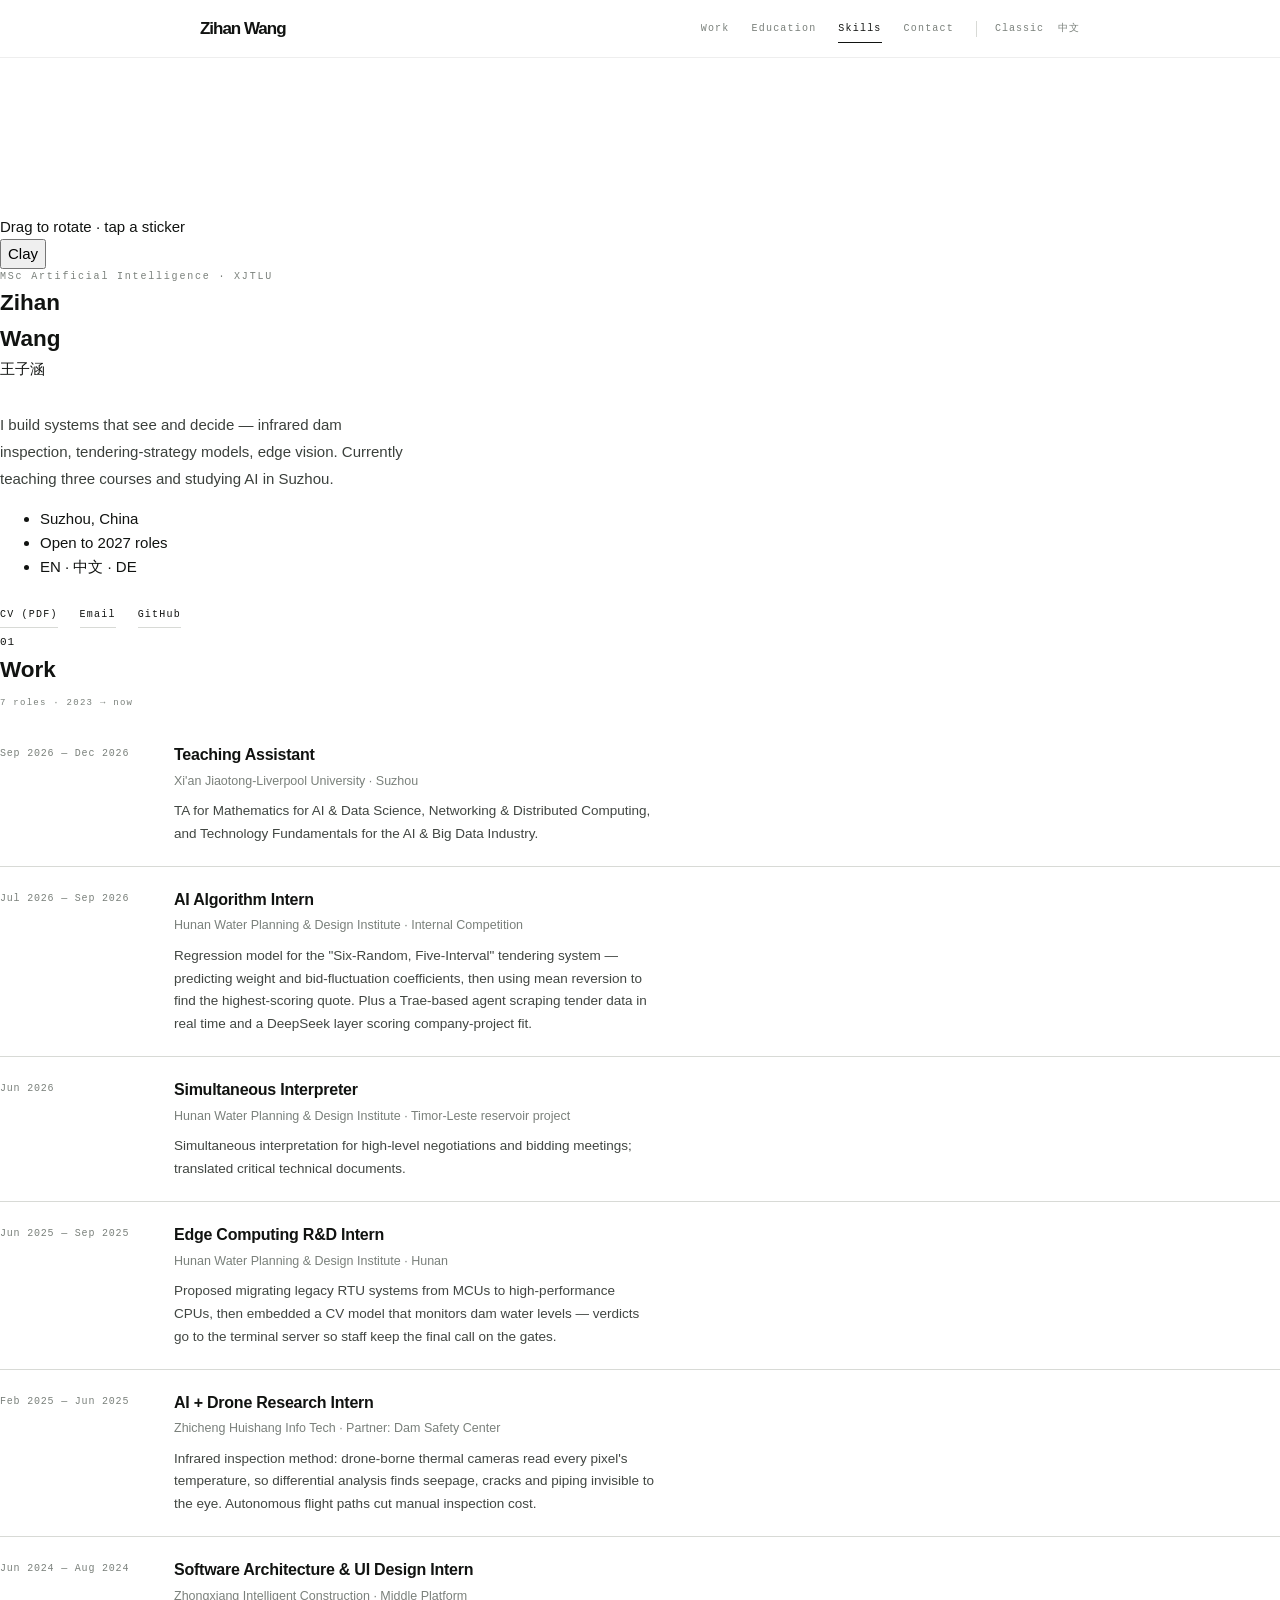
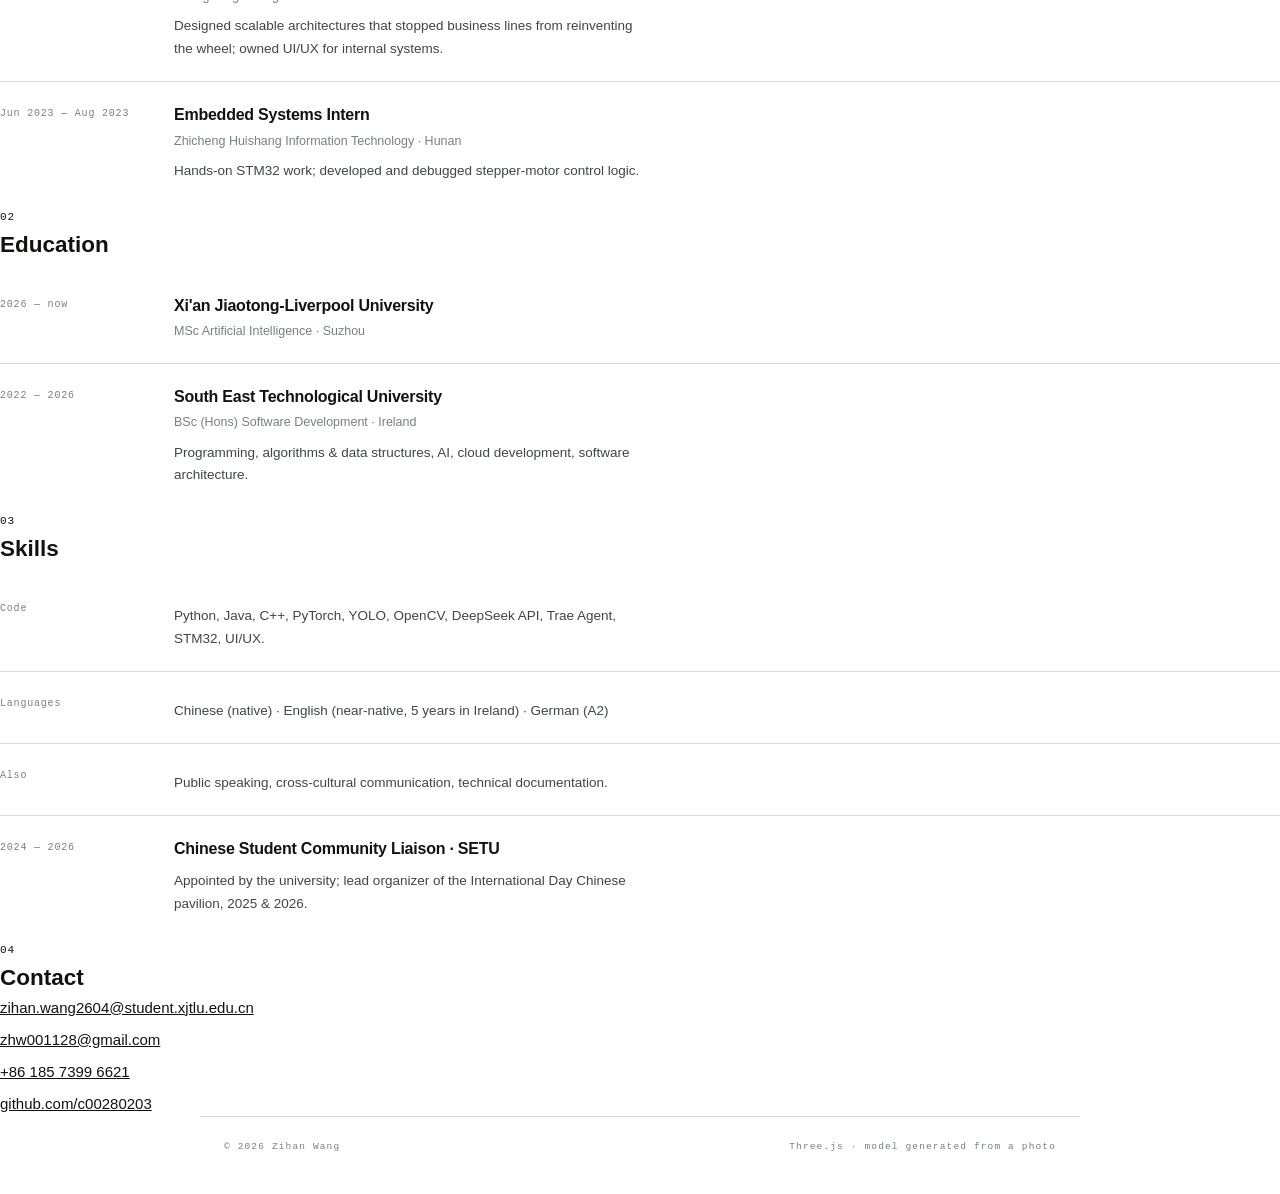
==== 3d.html @ 0d44bd12 "Deploy static CV site with mobile-safe lifecycle cleanup" ====
<!DOCTYPE html>
<html lang="en">
<head>
<meta charset="UTF-8">
<meta name="viewport" content="width=device-width, initial-scale=1.0, viewport-fit=cover">
<meta name="theme-color" content="#FAFAF7">
<title>Zihan Wang — 3D Resume</title>
<meta name="description" content="Zihan Wang (王子涵) — MSc Artificial Intelligence, XJTLU. An interactive 3D resume: rotate the figure, tap the stickers.">
<link rel="stylesheet" href="css/3d.css">
</head>
<body class="lang-en">

<header class="top">
  <a class="brand" href="#top">Zihan Wang</a>
  <nav class="nav" aria-label="Sections">
    <a href="#work"><span class="en">Work</span><span class="zh">经历</span></a>
    <a href="#education"><span class="en">Education</span><span class="zh">教育</span></a>
    <a href="#skills"><span class="en">Skills</span><span class="zh">技能</span></a>
    <a href="#contact"><span class="en">Contact</span><span class="zh">联系</span></a>
  </nav>
  <div class="tools">
    <a class="quiet" href="index.html"><span class="en">Classic</span><span class="zh">经典版</span></a>
    <button id="lang-toggle" class="quiet" type="button" aria-label="Switch language">
      <span class="en">中文</span><span class="zh">EN</span>
    </button>
  </div>
</header>

<main id="top">

  <!-- ======================= HERO ======================= -->
  <section class="hero">
    <div class="stage-wrap">
    <div class="stage" id="stage">
      <canvas id="avatar-canvas" aria-label="Interactive 3D figure of Zihan Wang"></canvas>

      <div class="stage-fallback" id="stage-fallback" hidden>
        <img src="assets/photo.jpg" alt="Zihan Wang">
      </div>

      <div class="labels" id="labels"></div>

      <div class="tag-panel" id="tag-panel" hidden>
        <button class="panel-close" id="panel-close" type="button" aria-label="Close">×</button>
        <h3 id="panel-title"></h3>
        <p id="panel-body"></p>
        <a id="panel-link" class="panel-link" href="#work">
          <span class="en">Details</span><span class="zh">查看详情</span>
        </a>
      </div>
    </div>
      <div class="stage-foot">
        <p class="hint">
          <span class="en">Drag to rotate · tap a sticker</span>
          <span class="zh">拖动旋转 · 点击贴纸</span>
        </p>
        <button id="mode-toggle" class="hint-btn" type="button" aria-pressed="false">
          <span class="en">Clay</span><span class="zh">石膏</span>
        </button>
      </div>
    </div>

    <div class="intro">
      <p class="eyebrow">MSc Artificial Intelligence · XJTLU</p>
      <h1>Zihan<br>Wang</h1>
      <p class="cn">王子涵</p>

      <p class="lede">
        <span class="en">I build systems that see and decide — infrared dam inspection, tendering-strategy models, edge vision. Currently teaching three courses and studying AI in Suzhou.</span>
        <span class="zh">我做「能看、能判断」的系统：大坝红外巡检、招投标报价模型、边缘视觉。现在在苏州读人工智能，同时给三门课当助教。</span>
      </p>

      <ul class="facts">
        <li><span class="en">Suzhou, China</span><span class="zh">中国 · 苏州</span></li>
        <li><span class="en">Open to 2027 roles</span><span class="zh">寻找 2027 届机会</span></li>
        <li><span class="en">EN · 中文 · DE</span><span class="zh">中 · 英 · 德</span></li>
      </ul>

      <p class="links">
        <a href="assets/CV.pdf" target="_blank" rel="noopener"><span class="en">CV (PDF)</span><span class="zh">简历 PDF</span></a>
        <a href="mailto:zihan.wang2604@student.xjtlu.edu.cn"><span class="en">Email</span><span class="zh">邮箱</span></a>
        <a href="https://github.com/c00280203" target="_blank" rel="noopener">GitHub</a>
      </p>
    </div>
  </section>

  <!-- ======================= WORK ======================= -->
  <section class="sec" id="work">
    <div class="sec-head">
      <span class="num">01</span>
      <h2><span class="en">Work</span><span class="zh">工作经历</span></h2>
      <span class="sec-note"><span class="en">7 roles · 2023 → now</span><span class="zh">7 段 · 2023 至今</span></span>
    </div>

    <div class="rows">
      <article class="row">
        <div class="when">Sep 2026 — Dec 2026</div>
        <div class="what">
          <h3><span class="en">Teaching Assistant</span><span class="zh">课程助教</span></h3>
          <p class="org"><span class="en">Xi'an Jiaotong-Liverpool University · Suzhou</span><span class="zh">西交利物浦大学 · 苏州</span></p>
          <p><span class="en">TA for Mathematics for AI &amp; Data Science, Networking &amp; Distributed Computing, and Technology Fundamentals for the AI &amp; Big Data Industry.</span><span class="zh">担任《人工智能与数据科学数学》《网络与分布式计算》《人工智能与大数据产业技术基础与展望》三门课助教。</span></p>
        </div>
      </article>

      <article class="row">
        <div class="when">Jul 2026 — Sep 2026</div>
        <div class="what">
          <h3><span class="en">AI Algorithm Intern</span><span class="zh">AI 算法实习生</span></h3>
          <p class="org"><span class="en">Hunan Water Planning &amp; Design Institute · Internal Competition</span><span class="zh">湖南省水务规划设计院 · 集团内部算法大赛</span></p>
          <p><span class="en">Regression model for the "Six-Random, Five-Interval" tendering system — predicting weight and bid-fluctuation coefficients, then using mean reversion to find the highest-scoring quote. Plus a Trae-based agent scraping tender data in real time and a DeepSeek layer scoring company-project fit.</span><span class="zh">为湖南「六随机五区间」机器管招投标系统构建回归模型，预测权重与随机下浮系数，用均值回归推算最高分报价；并用 Trae 开发 Agent 实时抓取招标数据、接入 DeepSeek 分析项目匹配度。</span></p>
        </div>
      </article>

      <article class="row">
        <div class="when">Jun 2026</div>
        <div class="what">
          <h3><span class="en">Simultaneous Interpreter</span><span class="zh">同声传译 / 技术翻译</span></h3>
          <p class="org"><span class="en">Hunan Water Planning &amp; Design Institute · Timor-Leste reservoir project</span><span class="zh">湖南省水务规划设计院 · 东帝汶水库项目</span></p>
          <p><span class="en">Simultaneous interpretation for high-level negotiations and bidding meetings; translated critical technical documents.</span><span class="zh">为高层谈判与投标会议提供同声传译，精准翻译关键技术文档。</span></p>
        </div>
      </article>

      <article class="row">
        <div class="when">Jun 2025 — Sep 2025</div>
        <div class="what">
          <h3><span class="en">Edge Computing R&amp;D Intern</span><span class="zh">边缘计算研发实习生</span></h3>
          <p class="org"><span class="en">Hunan Water Planning &amp; Design Institute · Hunan</span><span class="zh">湖南省水务规划设计院 · 湖南</span></p>
          <p><span class="en">Proposed migrating legacy RTU systems from MCUs to high-performance CPUs, then embedded a CV model that monitors dam water levels — verdicts go to the terminal server so staff keep the final call on the gates.</span><span class="zh">提出传统 RTU 从 MCU 升级到高性能 CPU 的架构方案，嵌入视觉模型实时监测水位，判断结果传至终端服务器，开闸决定权仍在人手里。</span></p>
        </div>
      </article>

      <article class="row">
        <div class="when">Feb 2025 — Jun 2025</div>
        <div class="what">
          <h3><span class="en">AI + Drone Research Intern</span><span class="zh">AI + 无人机巡检研究实习生</span></h3>
          <p class="org"><span class="en">Zhicheng Huishang Info Tech · Partner: Dam Safety Center</span><span class="zh">湖南智城慧商 · 合作单位：大坝安全中心</span></p>
          <p><span class="en">Infrared inspection method: drone-borne thermal cameras read every pixel's temperature, so differential analysis finds seepage, cracks and piping invisible to the eye. Autonomous flight paths cut manual inspection cost.</span><span class="zh">提出红外巡检方法：机载热成像读取像素温度，用温差分析定位肉眼看不见的渗漏、裂缝与管涌；自主巡航路线降低人工巡检成本。</span></p>
        </div>
      </article>

      <article class="row">
        <div class="when">Jun 2024 — Aug 2024</div>
        <div class="what">
          <h3><span class="en">Software Architecture &amp; UI Design Intern</span><span class="zh">软件架构与 UI 设计实习生</span></h3>
          <p class="org"><span class="en">Zhongxiang Intelligent Construction · Middle Platform</span><span class="zh">中湘智能建造 · 中台部门</span></p>
          <p><span class="en">Designed scalable architectures that stopped business lines from reinventing the wheel; owned UI/UX for internal systems.</span><span class="zh">设计中台架构，消除业务线重复开发；负责内部系统 UI/UX。</span></p>
        </div>
      </article>

      <article class="row">
        <div class="when">Jun 2023 — Aug 2023</div>
        <div class="what">
          <h3><span class="en">Embedded Systems Intern</span><span class="zh">嵌入式系统实习生</span></h3>
          <p class="org"><span class="en">Zhicheng Huishang Information Technology · Hunan</span><span class="zh">湖南智城慧商信息技术 · 湖南</span></p>
          <p><span class="en">Hands-on STM32 work; developed and debugged stepper-motor control logic.</span><span class="zh">实操 STM32，开发并调试步进电机控制逻辑。</span></p>
        </div>
      </article>
    </div>
  </section>

  <!-- ======================= EDUCATION ======================= -->
  <section class="sec" id="education">
    <div class="sec-head">
      <span class="num">02</span>
      <h2><span class="en">Education</span><span class="zh">教育背景</span></h2>
    </div>

    <div class="rows">
      <article class="row">
        <div class="when">2026 — now</div>
        <div class="what">
          <h3><span class="en">Xi'an Jiaotong-Liverpool University</span><span class="zh">西交利物浦大学</span></h3>
          <p class="org"><span class="en">MSc Artificial Intelligence · Suzhou</span><span class="zh">人工智能 理学硕士 · 苏州</span></p>
        </div>
      </article>
      <article class="row">
        <div class="when">2022 — 2026</div>
        <div class="what">
          <h3><span class="en">South East Technological University</span><span class="zh">爱尔兰东南理工大学</span></h3>
          <p class="org"><span class="en">BSc (Hons) Software Development · Ireland</span><span class="zh">软件开发 荣誉学士 · 爱尔兰</span></p>
          <p><span class="en">Programming, algorithms &amp; data structures, AI, cloud development, software architecture.</span><span class="zh">编程、算法与数据结构、人工智能、云开发、软件架构。</span></p>
        </div>
      </article>
    </div>
  </section>

  <!-- ======================= SKILLS ======================= -->
  <section class="sec" id="skills">
    <div class="sec-head">
      <span class="num">03</span>
      <h2><span class="en">Skills</span><span class="zh">技能</span></h2>
    </div>

    <div class="rows">
      <article class="row">
        <div class="when"><span class="en">Code</span><span class="zh">编程</span></div>
        <div class="what">
          <p><span class="en">Python, Java, C++, PyTorch, YOLO, OpenCV, DeepSeek API, Trae Agent, STM32, UI/UX.</span><span class="zh">Python、Java、C++、PyTorch、YOLO、OpenCV、DeepSeek API、Trae Agent、STM32、UI/UX。</span></p>
        </div>
      </article>
      <article class="row">
        <div class="when"><span class="en">Languages</span><span class="zh">语言</span></div>
        <div class="what">
          <p><span class="en">Chinese (native) · English (near-native, 5 years in Ireland) · German (A2)</span><span class="zh">中文（母语）· 英语（接近母语，在爱尔兰 5 年）· 德语（A2）</span></p>
        </div>
      </article>
      <article class="row">
        <div class="when"><span class="en">Also</span><span class="zh">其他</span></div>
        <div class="what">
          <p><span class="en">Public speaking, cross-cultural communication, technical documentation.</span><span class="zh">公众演讲、跨文化沟通、技术文档撰写。</span></p>
        </div>
      </article>
      <article class="row">
        <div class="when">2024 — 2026</div>
        <div class="what">
          <h3><span class="en">Chinese Student Community Liaison · SETU</span><span class="zh">中国学生社区官方联络人 · SETU</span></h3>
          <p><span class="en">Appointed by the university; lead organizer of the International Day Chinese pavilion, 2025 &amp; 2026.</span><span class="zh">校方任命；连续两年担任国际日中国展台主组织者。</span></p>
        </div>
      </article>
    </div>
  </section>

  <!-- ======================= CONTACT ======================= -->
  <section class="sec contact" id="contact">
    <div class="sec-head">
      <span class="num">04</span>
      <h2><span class="en">Contact</span><span class="zh">联系我</span></h2>
    </div>
    <div class="contact-grid">
      <p class="contact-line">
        <a href="mailto:zihan.wang2604@student.xjtlu.edu.cn">zihan.wang2604@student.xjtlu.edu.cn</a>
      </p>
      <p class="contact-line"><a href="mailto:zhw001128@gmail.com">zhw001128@gmail.com</a></p>
      <p class="contact-line"><a href="tel:+8618573996621">+86 185 7399 6621</a></p>
      <p class="contact-line"><a href="https://github.com/c00280203" target="_blank" rel="noopener">github.com/c00280203</a></p>
    </div>
  </section>

</main>

<footer class="foot">
  <span>© 2026 Zihan Wang</span>
  <span class="foot-note">Three.js · model generated from a photo</span>
</footer>

<script type="importmap">
{ "imports": { "three": "./js/vendor/three.module.min.js" } }
</script>
<script type="module" src="js/3d.js"></script>
</body>
</html>
---- css/3d.css ----
/* =========================================================
   Zihan Wang — editorial CV / glass edition
   Two full screens: vertical glass nameplate → living portrait
   ========================================================= */
/* 弹窗打开时真正钉住页面：背景不动、无回弹 */
html.scroll-locked, body.scroll-locked{ overflow:hidden; overscroll-behavior:none; }

:root{
  --ink:#111311;
  --muted:#7A807B;
  --line:#D8DAD6;
  --bg:#FFFFFF;
  --mono:ui-monospace,"SF Mono",Menlo,Consolas,monospace;
  --sans:"Helvetica Neue",Helvetica,Arial,"PingFang SC","Microsoft YaHei",sans-serif;
  --wrap:880px;
  --mint:#8FD8B4;
  --sky:#9CC8EF;
  --peach:#EBC4A8;
  --lilac:#CDBDEA;
  /* 统一磨砂玻璃配方：卡片边框与照片区共用 */
  --glass-bg:
    linear-gradient(155deg,rgba(255,255,255,.28),rgba(255,255,255,.10)),
    var(--frost);
  --glass-border:rgba(255,255,255,.58);
  --glass-inner:inset 0 1px 0 rgba(255,255,255,.82);
  --glass-filter:blur(34px) saturate(1.6);
  /* 磨砂颗粒：真正的雾面质感来自这层细噪点 */
  --frost:url("data:image/svg+xml,%3Csvg xmlns='http://www.w3.org/2000/svg' width='180' height='180'%3E%3Cfilter id='n'%3E%3CfeTurbulence type='fractalNoise' baseFrequency='.85' numOctaves='3' stitchTiles='stitch'/%3E%3CfeColorMatrix type='saturate' values='0'/%3E%3C/filter%3E%3Crect width='100%25' height='100%25' filter='url(%23n)' opacity='.42'/%3E%3C/svg%3E");
}

*,*::before,*::after{ box-sizing:border-box; }

html{ scroll-behavior:smooth; -webkit-text-size-adjust:100%; overflow-x:clip; }
section[id],div[id]{ scroll-margin-top:78px; }

body{
  margin:0;
  background:var(--bg);
  color:var(--ink);
  font-family:var(--sans);
  font-size:15px;
  line-height:1.6;
  overflow-x:clip;
  -webkit-font-smoothing:antialiased;
}

body.lang-en .zh{ display:none !important; }
body.lang-zh .en{ display:none !important; }

a{ color:inherit; }
h1,h2,h3,p{ margin:0; }
button{ font:inherit; }

/* ---------------- 彩色呼吸光 ---------------- */
.ambient{
  position:fixed; inset:0; z-index:-1; pointer-events:none;
  overflow:hidden;
  background:#fff;
}
.ambient::before{
  content:""; position:absolute; inset:-20%;
  background:linear-gradient(125deg,
    #DDF3E7 0%,#DFEBFB 22%,#FDE7D8 46%,#EFE4FA 70%,#D9F1EE 100%);
  background-size:300% 300%;
  animation:bg-shift 22s ease-in-out infinite;
}
/* 页面底色的磨砂颗粒 */
.ambient::after{
  content:""; position:absolute; inset:0;
  background-image:var(--frost);
  opacity:.16; mix-blend-mode:multiply;
}
/* 页面整体覆盖一层轻磨砂雾面，让背景本身像毛玻璃 */
body::before{
  content:""; position:fixed; inset:0; z-index:-1; pointer-events:none;
  background-image:var(--frost);
  opacity:.10; mix-blend-mode:soft-light;
}
@keyframes bg-shift{
  0%,100%{ background-position:0% 50%; }
  25%{ background-position:55% 20%; }
  50%{ background-position:100% 65%; }
  75%{ background-position:40% 95%; }
}
.glow{
  position:absolute;
  width:52vmax; height:52vmax;
  border-radius:50%;
  filter:blur(80px) hue-rotate(0deg);
  opacity:.36;
  will-change:transform,opacity,filter;
  mix-blend-mode:multiply;
}
.glow-1{
  left:-14vmax; top:-12vmax;
  background:radial-gradient(circle,var(--mint) 0%,rgba(143,216,180,0) 68%);
  animation:breathe1 9s ease-in-out infinite,hue-drift-1 19s linear infinite;
}
.glow-2{
  right:-16vmax; top:-8vmax;
  background:radial-gradient(circle,var(--sky) 0%,rgba(156,200,239,0) 68%);
  animation:breathe2 11s ease-in-out infinite,hue-drift-2 23s linear infinite;
}
.glow-3{
  left:18vmax; bottom:-26vmax;
  background:radial-gradient(circle,var(--peach) 0%,rgba(235,196,168,0) 70%);
  animation:breathe3 10s ease-in-out infinite,hue-drift-3 17s linear infinite;
}
.glow-4{
  right:6vmax; bottom:-22vmax;
  background:radial-gradient(circle,var(--lilac) 0%,rgba(205,189,234,0) 70%);
  animation:breathe4 12s ease-in-out infinite,hue-drift-4 27s linear infinite;
}
@keyframes hue-drift-1{
  0%,100%{ filter:blur(80px) hue-rotate(0deg); }
  50%{ filter:blur(80px) hue-rotate(115deg); }
}
@keyframes hue-drift-2{
  0%,100%{ filter:blur(80px) hue-rotate(20deg); }
  50%{ filter:blur(80px) hue-rotate(-95deg); }
}
@keyframes hue-drift-3{
  0%,100%{ filter:blur(80px) hue-rotate(-30deg); }
  50%{ filter:blur(80px) hue-rotate(105deg); }
}
@keyframes hue-drift-4{
  0%,100%{ filter:blur(80px) hue-rotate(10deg); }
  50%{ filter:blur(80px) hue-rotate(130deg); }
}
@keyframes breathe1{
  0%,100%{ opacity:.28; transform:translate3d(0,0,0) scale(1); }
  50%{ opacity:.60; transform:translate3d(4vw,3vh,0) scale(1.14); }
}
@keyframes breathe2{
  0%,100%{ opacity:.26; transform:translate3d(0,0,0) scale(1.05); }
  50%{ opacity:.56; transform:translate3d(-5vw,5vh,0) scale(.94); }
}
@keyframes breathe3{
  0%,100%{ opacity:.24; transform:translate3d(0,0,0) scale(.96); }
  50%{ opacity:.54; transform:translate3d(3vw,-5vh,0) scale(1.12); }
}
@keyframes breathe4{
  0%,100%{ opacity:.26; transform:translate3d(0,0,0) scale(1.08); }
  50%{ opacity:.58; transform:translate3d(-4vw,-3vh,0) scale(.95); }
}

/* ---------------- 顶栏 ---------------- */
.top{
  position:sticky; top:0; z-index:50;
  height:58px;
  display:flex; align-items:center; gap:22px;
  padding:0 max(24px,calc((100vw - var(--wrap)) / 2));
  background:rgba(255,255,255,.78);
  backdrop-filter:blur(18px) saturate(1.4);
  -webkit-backdrop-filter:blur(18px) saturate(1.4);
  border-bottom:1px solid rgba(17,19,17,.07);
}
.brand{
  font-size:17px; font-weight:700; letter-spacing:-.06em;
  text-decoration:none;
}
.brand span{ color:#6FA989; }
.nav{
  display:flex; gap:22px; margin-left:auto;
  overflow-x:auto; scrollbar-width:none;
}
.nav::-webkit-scrollbar{ display:none; }
.nav a{
  font-family:var(--mono); font-size:10px; letter-spacing:.12em;
  text-decoration:none; color:var(--muted); white-space:nowrap;
  padding:6px 0; position:relative;
  transition:color .18s ease;
}
.nav a::after{
  content:""; position:absolute; left:0; right:100%; bottom:0;
  height:1px; background:var(--ink);
  transition:right .22s ease;
}
.nav a:hover,.nav a.active{ color:var(--ink); }
.nav a.active::after{ right:0; }
.tools{ display:flex; gap:14px; align-items:center; padding-left:18px; border-left:1px solid var(--line); }
.quiet{
  font-family:var(--mono); font-size:10px; letter-spacing:.1em;
  color:var(--muted); text-decoration:none; background:none; border:0;
  padding:0; cursor:pointer; white-space:nowrap;
  transition:color .18s ease;
}
.quiet:hover{ color:var(--ink); }

/* ---------------- 滚动进度 ---------------- */
.progress{
  position:fixed; top:0; left:0; z-index:80;
  height:2px; width:0;
  background:linear-gradient(90deg,var(--mint),var(--sky),var(--peach),var(--lilac));
  box-shadow:0 0 12px rgba(156,200,239,.7);
}

/* ================= PAGE 01 / 竖版玻璃工位牌 ================= */
.page{ position:relative; }
.page-one{
  height:260svh; min-height:1300px;
  padding:9vh 24px 0;
}
.nameplate-wrap{
  --p:0; --flip:0;
  position:sticky; top:13vh;
  width:min(408px,100%);
  height:min(660px,72svh);
  min-height:560px;
  margin:0 auto;
  perspective:1400px;
  transform:
    translateY(calc(var(--p) * -66px))
    scale(calc(1 - var(--p) * .05))
    rotate(calc(var(--p) * -1.4deg));
  opacity:calc(1 - max(0,var(--p) - .86) * 7);
  filter:blur(calc(max(0,var(--p) - .88) * 18px));
  will-change:transform,opacity,filter;
}
.plate-3d{
  position:relative; width:100%; height:100%;
  transform-style:preserve-3d;
  transform:rotateY(calc(var(--flip) * 180deg));
  transition:transform .9s cubic-bezier(.22,.8,.22,1);
}
.nameplate{
  position:absolute; inset:0;
  padding:34px 36px 28px;
  display:flex; flex-direction:column;
  overflow:hidden;
  border-radius:30px;
  background:var(--glass-bg);
  border:1px solid var(--glass-border);
  box-shadow:
    var(--glass-inner),
    0 32px 70px -52px rgba(17,19,17,.22);
  backdrop-filter:var(--glass-filter);
  -webkit-backdrop-filter:var(--glass-filter);
  backface-visibility:hidden;
  -webkit-backface-visibility:hidden;
}
.plate-front{ z-index:2; }
.plate-back{ z-index:1; transform:rotateY(180deg); padding:12px; }
.nameplate > *{ position:relative; z-index:1; }
.nameplate::before{
  content:""; position:absolute; left:0; right:0; bottom:0; height:3px; z-index:3;
  background:linear-gradient(90deg,var(--mint),var(--sky),var(--peach),var(--lilac),var(--mint));
  background-size:300% 100%;
  animation:plate-light 6s linear infinite;
}
.nameplate::after{
  content:""; position:absolute; inset:0; z-index:0; pointer-events:none;
  background:linear-gradient(118deg,transparent 28%,rgba(255,255,255,.62) 46%,transparent 64%);
  transform:translateX(-120%);
  animation:plate-sheen 8s ease-in-out infinite;
}
@keyframes plate-light{ 0%{background-position:0% 50%;} 100%{background-position:300% 50%;} }
@keyframes plate-sheen{
  0%,52%{ transform:translateX(-120%); }
  78%,100%{ transform:translateX(120%); }
}

.plate-head{
  position:relative;
  display:flex; justify-content:space-between; align-items:center;
  font-family:var(--mono); font-size:9px; letter-spacing:.16em;
  color:var(--muted);
}
.plate-head::before{
  content:""; position:absolute; top:-19px; left:50%; transform:translateX(-50%);
  width:48px; height:5px; border-radius:20px;
  background:rgba(17,19,17,.14);
  box-shadow:inset 0 1px 2px rgba(17,19,17,.14),0 1px 0 rgba(255,255,255,.9);
}
.plate-core{ margin-top:auto; }
.plate-name{
  font-size:clamp(58px,10vw,82px);
  line-height:.93; font-weight:650; letter-spacing:-.075em;
}
.plate-cn{
  margin-top:16px; font-size:12px; letter-spacing:.62em; color:var(--muted);
}
.plate-role{
  margin-top:34px; font-size:14px; font-weight:500; line-height:1.55;
  letter-spacing:-.01em;
}
.plate-sign{ margin-top:auto; padding-top:20px; }
.plate-sign > span{
  font-family:var(--mono); font-size:8.5px; letter-spacing:.16em; color:var(--muted);
}
.plate-sign strong{
  display:block; margin-top:2px;
  font-family:"Snell Roundhand","Apple Chancery","Brush Script MT",cursive;
  font-size:39px; font-weight:400; font-style:italic; line-height:1.05;
  letter-spacing:.01em; transform:rotate(-3deg); transform-origin:left center;
}
.plate-rule{ display:flex; gap:5px; margin:24px 0 18px; }
.plate-rule i{ width:30px; height:3px; display:block; border-radius:3px; }
.plate-rule i:nth-child(1){ background:var(--mint); }
.plate-rule i:nth-child(2){ background:var(--sky); }
.plate-rule i:nth-child(3){ background:var(--peach); }
.plate-foot{
  display:flex; justify-content:space-between; align-items:center;
  font-family:var(--mono); font-size:9px; letter-spacing:.16em;
  color:var(--muted);
}
.scroll-cue{ animation:cue 2s ease-in-out infinite; }
@keyframes cue{ 0%,100%{ opacity:.42; } 50%{ opacity:1; } }
.flip-btn{
  padding:0; background:none; border:0; cursor:pointer;
  font-family:var(--mono); font-size:9px; letter-spacing:.14em;
  color:var(--muted);
  transition:color .18s ease,transform .18s ease;
  animation:cue 2.4s ease-in-out infinite;
}
.flip-btn:hover{ color:var(--ink); transform:rotate(-12deg); }
#flip-back{ font-size:16px; line-height:1; animation:none; }

/* 工牌背面：数字形象 */
.back-media{
  position:relative; flex:1; min-height:0;
  border-radius:22px; overflow:hidden; isolation:isolate;
  /* Safari 下 video 的 mix-blend-mode 会绕过父级 border-radius/overflow 裁剪，
     用 clip-path 在合成层硬裁，确保播放中的视频帧也是圆角 */
  clip-path:inset(0 round 22px);
  -webkit-clip-path:inset(0 round 22px);
  /* 与卡片边框完全相同的磨砂玻璃配方 */
  background:var(--glass-bg);
  border:1px solid var(--glass-border);
  box-shadow:var(--glass-inner);
  backdrop-filter:var(--glass-filter);
  -webkit-backdrop-filter:var(--glass-filter);
}
/* 极淡的玻璃反光，避免扫过人物时形成硬切割线 */
.back-media::after{
  content:""; position:absolute; inset:0; z-index:3; pointer-events:none;
  background:linear-gradient(118deg,transparent 34%,rgba(255,255,255,.10) 47%,transparent 60%);
  transform:translateX(-120%);
  animation:plate-sheen 10s ease-in-out infinite;
}
.back-media video,
.back-media .portrait-fallback{
  display:block; width:100%; height:100%;
  object-fit:cover; object-position:center top;
  border-radius:22px;
  clip-path:inset(0 round 22px);
  -webkit-clip-path:inset(0 round 22px);
  mix-blend-mode:multiply;
  transform:scale(1.05);
  pointer-events:none;
}
.back-media .portrait-fallback{ display:none; position:absolute; inset:0; }
.back-media.is-fallback video{ display:none; }
.back-media.is-fallback .portrait-fallback{ display:block; }
.back-glow{
  position:absolute; inset:-22%; z-index:-1;
  border-radius:50%;
  background:
    radial-gradient(circle at 28% 28%,rgba(143,216,180,.42),transparent 58%),
    radial-gradient(circle at 74% 26%,rgba(156,200,239,.40),transparent 58%),
    radial-gradient(circle at 30% 76%,rgba(235,196,168,.36),transparent 60%),
    radial-gradient(circle at 76% 74%,rgba(205,189,234,.42),transparent 60%);
  filter:blur(36px);
  animation:portrait-breathe 6.5s ease-in-out infinite,portrait-hue 18s linear infinite;
}
.back-meta{
  display:flex; justify-content:space-between; align-items:center;
  padding:13px 6px 2px;
  font-family:var(--mono); font-size:8.5px; letter-spacing:.15em; color:var(--muted);
}
.back-arrow{ font-size:15px; color:var(--ink); }

.page-tag{
  position:absolute; left:24px; bottom:26px;
  font-family:var(--mono); font-size:9px; letter-spacing:.2em; color:#A4A9A3;
}
/* 00 角标留在第一屏视口内：page-one 被拉长后，绝对定位在 bottom
   会落进 page-two 上移 32svh 的重叠区，和 intro 大标题重叠 */
.page-one .page-tag{
  bottom:auto;
  top:calc(100svh - 96px);
}

/* ================= PAGE 02 / 会动的你 ================= */
.page-two{
  position:relative; z-index:2;
  margin-top:-32svh;
  min-height:100svh;
  display:grid; align-items:center;
  padding:70px 24px 80px;
}
.page-two-inner{
  width:100%; max-width:760px; margin:0 auto;
  display:grid; grid-template-columns:1fr; align-items:center;
}
.page-two .intro-column{ max-width:760px; }
.tag-two{ left:auto; right:24px; }

/* 人物：透明玻璃相框 */
.portrait-column{ min-width:0; }
.portrait-stage{
  position:relative; isolation:isolate;
  perspective:1000px;
}
.portrait-glow{
  position:absolute; inset:-14%; z-index:-1;
  border-radius:50%;
  background:
    radial-gradient(circle at 26% 26%,rgba(143,216,180,.65),transparent 58%),
    radial-gradient(circle at 74% 24%,rgba(156,200,239,.62),transparent 58%),
    radial-gradient(circle at 30% 76%,rgba(235,196,168,.58),transparent 60%),
    radial-gradient(circle at 76% 74%,rgba(205,189,234,.62),transparent 60%);
  filter:blur(46px) hue-rotate(0deg);
  animation:portrait-breathe 6.5s ease-in-out infinite,portrait-hue 16s linear infinite;
}
@keyframes portrait-breathe{
  0%,100%{ opacity:.62; transform:scale(1); }
  50%{ opacity:1; transform:scale(1.08); }
}
@keyframes portrait-hue{
  0%,100%{ filter:blur(46px) hue-rotate(0deg); }
  50%{ filter:blur(46px) hue-rotate(125deg); }
}
.portrait-frame{
  --rx:0deg; --ry:0deg; --tx:0px; --ty:0px;
  position:relative; isolation:isolate;
  width:100%; aspect-ratio:3/4;
  border-radius:28px; overflow:hidden;
  background:
    linear-gradient(150deg,rgba(255,255,255,.44),rgba(255,255,255,.12)),
    linear-gradient(135deg,rgba(143,216,180,.30),rgba(156,200,239,.24) 34%,rgba(235,196,168,.22) 68%,rgba(205,189,234,.30));
  border:1px solid rgba(255,255,255,.92);
  box-shadow:
    inset 0 1px 0 rgba(255,255,255,.98),
    inset 0 0 0 1px rgba(17,19,17,.05),
    0 32px 70px -34px rgba(17,19,17,.34);
  backdrop-filter:blur(18px) saturate(1.45);
  -webkit-backdrop-filter:blur(18px) saturate(1.45);
  transform:rotateX(var(--rx)) rotateY(var(--ry));
  transition:transform .55s cubic-bezier(.2,.8,.2,1),box-shadow .4s ease;
  will-change:transform;
  cursor:pointer;
}
.portrait-frame:hover{
  box-shadow:
    inset 0 1px 0 rgba(255,255,255,.98),
    inset 0 0 0 1px rgba(17,19,17,.05),
    0 42px 86px -36px rgba(17,19,17,.42);
}
.portrait-frame video,
.portrait-frame .portrait-fallback{
  display:block; width:100%; height:100%;
  object-fit:cover; object-position:center top;
  mix-blend-mode:multiply;
  transform:scale(1.05) translate3d(var(--tx),var(--ty),0);
  transition:transform .55s cubic-bezier(.2,.8,.2,1);
  pointer-events:none;
}
.portrait-frame .portrait-fallback{ display:none; position:absolute; inset:0; }
.portrait-frame.is-fallback video{ display:none; }
.portrait-frame.is-fallback .portrait-fallback{ display:block; }
.cursor-light{
  position:absolute; inset:0; z-index:2; pointer-events:none;
  background:radial-gradient(circle at var(--mx,50%) var(--my,50%),rgba(255,255,255,.50),transparent 46%);
  mix-blend-mode:screen;
  opacity:0; transition:opacity .35s ease;
}
.portrait-frame:hover .cursor-light{ opacity:1; }
.portrait-frame.is-hello{ animation:hello .62s ease; }
@keyframes hello{
  0%{ rotate:0deg; } 25%{ rotate:-1.6deg; } 55%{ rotate:1.2deg; } 100%{ rotate:0deg; }
}
.portrait-caption{
  margin-top:18px; text-align:center;
  font-family:var(--mono); font-size:9px; letter-spacing:.17em;
  color:var(--muted);
  transition:color .3s ease;
}
.portrait-caption.is-active{ color:#5E8F74; }

/* 人物热点 */
.hotspot{
  position:absolute; z-index:4;
  width:30px; height:30px; padding:0;
  display:grid; place-items:center;
  border:0; border-radius:50%;
  background:rgba(255,255,255,.68);
  box-shadow:inset 0 1px 0 rgba(255,255,255,.8), 0 10px 24px -12px rgba(17,19,17,.55);
  backdrop-filter:blur(10px); -webkit-backdrop-filter:blur(10px);
  font-family:var(--mono); font-size:8.5px; letter-spacing:.04em;
  color:var(--ink); cursor:pointer;
  transition:transform .25s ease,background .25s ease;
}
.hotspot:hover,.hotspot.is-on{ transform:scale(1.14); background:#fff; }
.hs-1{ top:16%; left:10%; }
.hs-2{ top:43%; right:8%; }
.hs-3{ bottom:15%; left:14%; }
.hs-2::after{ animation-delay:.9s; }
.hs-3::after{ animation-delay:1.8s; }

.hotspot-card{
  position:absolute; z-index:6;
  left:6%; right:6%; bottom:5%;
  padding:18px 20px 19px;
  border-radius:18px;
  background:linear-gradient(145deg,rgba(255,255,255,.56),rgba(255,255,255,.32));
  border:1px solid rgba(255,255,255,.88);
  box-shadow:0 22px 50px -24px rgba(17,19,17,.32),inset 0 1px 0 rgba(255,255,255,.9);
  backdrop-filter:blur(26px) grayscale(.35);
  -webkit-backdrop-filter:blur(26px) grayscale(.35);
  animation:card-in .28s ease both;
}
@keyframes card-in{ from{ opacity:0; transform:translateY(10px); } to{ opacity:1; transform:none; } }
.hotspot-card h3{ font-size:14px; font-weight:650; letter-spacing:-.01em; padding-right:20px; }
.hotspot-card p{ margin-top:6px; font-size:12.5px; line-height:1.65; color:#454A45; }
.hotspot-close{
  position:absolute; top:12px; right:14px;
  width:22px; height:22px; padding:0;
  border:0; background:none; cursor:pointer;
  font-size:19px; line-height:1; color:var(--muted);
}
.hotspot-close:hover{ color:var(--ink); }

/* 右侧简介 */
.intro-column{ min-width:0; }
.eyebrow{
  font-family:var(--mono); font-size:10px; letter-spacing:.18em; color:var(--muted);
}
.intro-name{
  margin-top:18px;
  font-size:clamp(46px,6.4vw,74px);
  line-height:.94; font-weight:650; letter-spacing:-.07em;
}
.intro-cn{
  margin-top:14px; font-size:12px; letter-spacing:.6em; color:var(--muted);
}
.lede{
  margin-top:30px; max-width:49ch;
  font-size:15px; line-height:1.8; color:#3B403C;
}
.mini-grid{
  margin-top:32px; padding-top:20px;
  border-top:1px solid var(--ink);
  display:grid; grid-template-columns:82px 1fr;
  gap:12px 20px; align-items:start;
}
.mini-grid > div{
  font-family:var(--mono); font-size:9px; letter-spacing:.14em;
  color:var(--muted); padding-top:4px;
}
.mini-grid > p{ font-size:13.5px; line-height:1.5; }
.links{ display:flex; gap:22px; margin-top:28px; }
.links a{
  font-family:var(--mono); font-size:10px; letter-spacing:.12em;
  text-decoration:none; padding-bottom:4px;
  border-bottom:1px solid var(--line);
  transition:border-color .2s ease,color .2s ease;
}
.links a:hover{ border-color:var(--ink); color:#5E8F74; }

/* ---------------- 正文：编辑式排版 ---------------- */
.editorial{
  max-width:var(--wrap);
  margin:0 auto;
  padding:30px 24px 120px;
}
.block{
  padding:56px 0 64px;
  border-top:1px solid var(--ink);
}
.block-head{
  display:flex; align-items:baseline; gap:16px;
  margin-bottom:34px;
}
.num{ font-family:var(--mono); font-size:11px; letter-spacing:.08em; }
.block-head h2{
  font-size:clamp(30px,4.6vw,46px);
  font-weight:650; letter-spacing:-.045em; line-height:1;
}
.sec-note{
  margin-left:auto;
  font-family:var(--mono); font-size:9px; letter-spacing:.14em;
  color:var(--muted); white-space:nowrap;
}
.block-grid{
  display:grid;
  grid-template-columns:132px 1fr;
  gap:14px 28px;
  align-items:start;
}
.grid-label{
  font-family:var(--mono); font-size:9.5px; letter-spacing:.14em;
  color:var(--muted); padding-top:4px;
}
.grid-value{ font-size:17px; font-weight:500; letter-spacing:-.01em; }
.rows{ margin-top:30px; }
.row{
  display:grid; grid-template-columns:148px 1fr; gap:26px;
  padding:20px 0; border-top:1px solid var(--line);
}
.row:first-child{ border-top:0; padding-top:0; }
.when{
  font-family:var(--mono); font-size:10px; letter-spacing:.08em;
  color:var(--muted); padding-top:4px;
}
.what h3{ font-size:16px; font-weight:600; letter-spacing:-.015em; }
.what .org{ margin-top:3px; font-size:12.5px; color:var(--muted); }
.what p{ margin-top:8px; font-size:13.5px; line-height:1.7; color:#414642; max-width:64ch; }

/* 技能：直接写在页面玻璃底上，不再叠加玻璃卡片 */
.skill-grid{
  display:grid; grid-template-columns:repeat(2,minmax(0,1fr));
  gap:26px 38px;
}
.skill-tile{
  padding:20px 0 4px;
  border-top:1px solid rgba(17,19,17,.24);
}
.skill-tile-wide{ grid-column:1 / -1; }
.skill-tile-top{ display:flex; align-items:baseline; gap:12px; margin-bottom:18px; }
.skill-index{
  font-family:var(--mono); font-size:10px; letter-spacing:.1em; color:var(--muted);
}
.skill-tile h3{
  font-family:var(--mono); font-size:11px; letter-spacing:.18em; font-weight:600;
}
.skill-mark{ margin-left:auto; font-size:15px; color:#7FA98D; line-height:1; }
.skill-chips{ display:flex; flex-wrap:wrap; gap:8px 18px; }
.chip{
  display:inline-flex; align-items:center;
  padding:2px 0;
  font-size:14px; font-weight:500; letter-spacing:-.01em; white-space:nowrap;
  color:#333833;
  border-bottom:1px solid transparent;
  transition:transform .22s ease,color .22s ease,border-color .22s ease;
}
.chip:hover{
  transform:translateY(-2px);
  color:#4D8065;
}

/* 联系：细玻璃行 */
.contact-grid{ display:flex; flex-direction:column; gap:8px; }
.contact-row{
  display:grid; grid-template-columns:132px 1fr 22px; align-items:center; gap:18px;
  padding:16px 0; text-decoration:none;
  border-bottom:1px solid rgba(17,19,17,.16);
  transition:transform .25s ease,border-color .25s ease;
}
.contact-row:first-child{ border-top:1px solid rgba(17,19,17,.24); }
.contact-row:hover{
  transform:translateX(4px);
  border-color:rgba(17,19,17,.42);
}
.contact-name{
  font-family:var(--mono); font-size:9px; letter-spacing:.13em; color:var(--muted);
}
.contact-value{
  font-size:clamp(14px,2vw,19px); letter-spacing:-.015em;
  overflow-wrap:anywhere;
}
.contact-arrow{
  font-size:15px; color:var(--muted); text-align:right;
  transition:transform .25s ease,color .25s ease;
}
.contact-row:hover .contact-arrow{ transform:translate(2px,-2px); color:#5E8F74; }
.copy-tip{
  min-height:15px; margin-top:14px;
  font-family:var(--mono); font-size:10px; letter-spacing:.08em; color:#5E8F74;
}

.foot{
  max-width:var(--wrap); margin:0 auto;
  padding:22px 24px 40px; border-top:1px solid var(--line);
  display:flex; justify-content:space-between; gap:14px; flex-wrap:wrap;
  font-family:var(--mono); font-size:9.5px; letter-spacing:.12em; color:var(--muted);
}

/* ---------------- 逐段入场 ---------------- */
body.js .reveal{ opacity:0; transform:translateY(18px); transition:opacity .7s ease,transform .7s cubic-bezier(.2,.8,.2,1); }
body.js .reveal.in{ opacity:1; transform:none; }

/* ---------------- 响应式 ---------------- */
@media (max-width:940px){
  .page-two-inner{ grid-template-columns:1fr; gap:46px; max-width:620px; }
  .portrait-column{ max-width:430px; width:100%; margin:0 auto; }
  .intro-column{ text-align:left; }
  .tag-two{ display:none; }
}
@media (max-width:760px){
  .top{ height:54px; padding:0 18px; gap:12px; }
  .brand{ font-size:15px; }
  .nav{
    gap:16px; min-width:0; flex:1 1 auto; margin-left:4px;
    -webkit-mask-image:linear-gradient(90deg,#000 88%,transparent);
    mask-image:linear-gradient(90deg,#000 88%,transparent);
  }
  .tools{ padding-left:12px; gap:10px; flex:0 0 auto; }
  .page-one{ height:235svh; min-height:1200px; padding:7vh 18px 0; }
  .nameplate-wrap{ top:12vh; height:min(600px,74svh); min-height:540px; }
  .nameplate{ padding:28px 24px 24px; border-radius:26px; }
  .plate-back{ padding:10px; }
  .plate-name{ font-size:clamp(54px,14vw,70px); }
  .plate-role{ margin-top:24px; font-size:13px; }
  .plate-sign strong{ font-size:33px; }
  .plate-rule{ margin:24px 0 18px; }
  .back-media{ border-radius:18px; clip-path:inset(0 round 18px); -webkit-clip-path:inset(0 round 18px); }
  .back-media video,.back-media .portrait-fallback{ border-radius:18px; clip-path:inset(0 round 18px); -webkit-clip-path:inset(0 round 18px); }
  .back-meta{ font-size:7.5px; letter-spacing:.1em; }
  .page-two{ padding:50px 18px 70px; }
  .portrait-frame{ border-radius:24px; }
  .hotspot{ width:30px; height:30px; font-size:8px; }
  .intro-name{ font-size:clamp(44px,11vw,62px); }
  .mini-grid{ grid-template-columns:74px 1fr; gap:10px 14px; }
  .editorial{ padding:20px 18px 90px; }
  .block{ padding:42px 0 50px; }
  .block-head{ gap:10px; margin-bottom:26px; }
  .sec-note{ display:none; }
  .block-grid{ grid-template-columns:1fr; gap:4px; }
  .grid-label{ padding-top:10px; }
  .rows{ margin-top:24px; }
  .row{ grid-template-columns:1fr; gap:6px; padding:18px 0; }
  .when{ padding-top:0; }
  .links{ gap:16px; }
  .skill-grid{ grid-template-columns:1fr; gap:20px; }
  .skill-tile{ padding:16px 0 4px; }
  .skill-tile-top{ margin-bottom:14px; }
  .chip{ font-size:13px; padding:2px 0 4px; }
  .contact-row{ grid-template-columns:1fr 20px; gap:5px 10px; padding:14px 0; }
  .contact-name{ grid-column:1 / -1; }
  .contact-value{ font-size:14px; }
  .page-tag{ left:18px; }
  /* 窄窗口里这张角标会挤到人物卡旁边露出半截，直接收掉，让卡片保持干净 */
  .page-one .page-tag{ display:none; }
}

@media (prefers-reduced-motion:reduce){
  html{ scroll-behavior:auto; }
  *,*::before,*::after{ animation-duration:.001ms !important; animation-iteration-count:1 !important; transition-duration:.01ms !important; }
}

/* =========================================================
   Digital-twin case study · glass modal with live 3D model
   ========================================================= */
.twin-open{
  position:relative; overflow:hidden;
  display:inline-flex; align-items:center; justify-content:center; gap:7px;
  width:240px; height:38px; margin-top:16px; padding:0 14px;
  border:0; border-radius:999px;
  background:rgba(255,255,255,.46);
  box-shadow:inset 0 1px 0 rgba(255,255,255,.72), 0 8px 22px rgba(17,19,17,.06);
  backdrop-filter:blur(12px) saturate(1.35); -webkit-backdrop-filter:blur(12px) saturate(1.35);
  font-family:var(--mono); font-size:8px; letter-spacing:.1em; color:var(--ink);
  cursor:pointer;
  transition:background .3s ease, transform .3s ease, box-shadow .3s ease;
}
/* 悬停时一道柔光从左扫过 */
.twin-open::after{
  content:""; position:absolute; inset:0; pointer-events:none;
  background:linear-gradient(105deg,transparent 25%,rgba(255,255,255,.75) 50%,transparent 75%);
  transform:translateX(-120%);
  transition:transform .75s ease;
}
.twin-open:hover::after{ transform:translateX(120%); }
.twin-open:hover{
  background:rgba(255,255,255,.82); transform:translateY(-2px);
  box-shadow:inset 0 1px 0 rgba(255,255,255,.9), 0 12px 28px rgba(17,19,17,.10);
}
.twin-open:active{ transform:translateY(0) scale(.98); }
/* 呼吸光点 */
.to-dot{
  position:absolute; left:14px; top:50%; margin-top:-3px;
  width:6px; height:6px; border-radius:50%; flex:0 0 auto;
  background:#7FA98D; box-shadow:0 0 0 0 rgba(127,169,141,.5);
  animation:twin-pulse 2.4s ease-out infinite;
}
@keyframes twin-pulse{
  0%{ box-shadow:0 0 0 0 rgba(127,169,141,.55); }
  70%,100%{ box-shadow:0 0 0 7px rgba(127,169,141,0); }
}
/* 方括号左右固定成一列，箭头紧贴右方括号，文字居中 */
.to-bracket{
  position:absolute; top:50%; transform:translateY(-50%);
  color:#9aa09b; font-weight:400; transition:color .3s ease;
}
.to-bracket:first-of-type{ left:26px; }
.to-bracket:last-of-type{ right:14px; }
.twin-open:hover .to-bracket{ color:#7FA98D; }
.to-arrow{
  position:absolute; top:50%; right:21px; transform:translateY(-50%);
  display:inline-block;
}
.twin-open:focus-visible,.twin-close:focus-visible{
  outline:2px solid #7FA98D; outline-offset:3px;
}

.twin-overlay{
  position:fixed; inset:0; z-index:120;
  display:grid; place-items:center; padding:22px;
  background:rgba(236,241,246,.34);
  backdrop-filter:blur(18px) saturate(1.25); -webkit-backdrop-filter:blur(18px) saturate(1.25);
  opacity:0; pointer-events:none;
  transition:opacity .34s ease;
}
.twin-overlay[aria-hidden="false"]{ opacity:1; pointer-events:auto; }
.twin-card{
  position:relative;
  width:min(1060px,100%); max-height:min(86svh,820px);
  display:flex; flex-direction:column; overflow:hidden;
  border:1px solid transparent; border-radius:24px;
  background:var(--glass-bg); box-shadow:0 26px 78px rgba(17,19,17,.10);
  backdrop-filter:var(--glass-filter); -webkit-backdrop-filter:var(--glass-filter);
  transform:translateY(20px) scale(.94); opacity:0;
  transition:transform .42s cubic-bezier(.22,.86,.3,1), opacity .32s ease;
}
.twin-overlay[aria-hidden="false"] .twin-card{ transform:none; opacity:1; }
/* 用户继续下滑 → 卡片缩回（刻意放慢，给用户足够反应时间；
   退场单独设 transition，不影响弹出的入场速度） */
.twin-overlay.retracting{ transition:opacity .98s cubic-bezier(.4,0,.2,1); }
.twin-overlay.retracting .twin-card{
  transform:translateY(38px) scale(.80); opacity:0;
  transition:transform 1.0s cubic-bezier(.4,0,.2,1), opacity .88s cubic-bezier(.4,0,.2,1);
}

.twin-close{
  position:absolute; top:16px; right:20px; z-index:2;
  width:30px; height:30px; display:grid; place-items:center;
  border:0; border-radius:50%;
  background:rgba(255,255,255,.52); color:var(--ink);
  box-shadow:inset 0 1px 0 rgba(255,255,255,.7);
  backdrop-filter:blur(10px); -webkit-backdrop-filter:blur(10px);
  font-size:17px; line-height:1; cursor:pointer;
  transition:background .2s, transform .2s;
}
.twin-close:hover{ background:rgba(255,255,255,.9); transform:rotate(90deg); }

.twin-head{ flex:0 0 auto; padding:26px 32px 12px; border-bottom:0; }
.twin-head h2{ margin:0 0 4px; font-size:clamp(20px,2.5vw,29px); font-weight:600; letter-spacing:-.035em; line-height:1.2; }
.twin-sub{ margin:0; font-size:12px; color:var(--muted); }

.twin-main{
  display:grid; grid-template-columns:minmax(0,1.14fr) minmax(0,.86fr);
  gap:26px; padding:22px 32px 28px;
  min-height:0; overflow-y:auto;
}
.twin-view{
  position:relative; width:100%; aspect-ratio:16/10;
  border:0; border-radius:0; overflow:hidden;
  background:transparent;
}
.twin-view canvas{ display:block; width:100%!important; height:100%!important; touch-action:none; }
.twin-loading{
  position:absolute; inset:0; display:grid; place-items:center;
  font-family:var(--mono); font-size:9px; letter-spacing:.16em; color:var(--muted);
}
.twin-hint{
  margin:12px 0 0; font-family:var(--mono); font-size:8.5px;
  letter-spacing:.1em; color:var(--muted);
}

.twin-right{ align-self:center; }
.twin-right p{ margin:0; font-size:13px; line-height:1.75; color:#414642; }
.twin-tags{ list-style:none; margin:20px 0 0; padding:0; display:flex; flex-direction:column; gap:6px; }
.twin-tags li{ border-top:1px solid rgba(17,19,17,.12); }
.twin-tags button{
  position:relative;
  display:block; width:100%; margin:0; padding:9px 0 9px 18px;
  border:0; background:transparent; color:var(--muted); text-align:left;
  font-family:var(--mono); font-size:9px; letter-spacing:.14em; cursor:pointer;
  transition:color .25s ease;
}
/* 圆点：未选为空心，选中点亮并轻微放大 */
.twin-tags button::before{
  content:""; position:absolute; left:0; top:50%;
  width:6px; height:6px; margin-top:-3px; border-radius:50%;
  border:1px solid rgba(17,19,17,.35); background:transparent;
  transition:background .3s ease, border-color .3s ease, box-shadow .3s ease, transform .3s ease;
}
.twin-tags button:hover{ color:var(--ink); }
.twin-tags button:hover::before{ border-color:#7FA98D; transform:scale(1.15); }
.twin-tags button.on{ color:var(--ink); font-weight:600; }
.twin-tags button.on::before{
  background:#7FA98D; border-color:#7FA98D; transform:scale(1.15);
  box-shadow:0 0 0 3px rgba(127,169,141,.18);
}
.twin-tags button:focus-visible{ outline:2px solid #7FA98D; outline-offset:2px; }

/* 04/05 机构演示项：与 01–03 同一列表，播放中点亮圆点 + 淡绿底 */
.twin-tags button[data-demo].playing{
  color:var(--ink); font-weight:600;
  background:linear-gradient(90deg, rgba(127,169,141,.11), transparent 78%);
}
.twin-tags button[data-demo].playing::before{
  background:#7FA98D; border-color:#7FA98D; transform:scale(1.15);
  animation:twin-demo-dot 1.5s ease-in-out infinite;
}
@keyframes twin-demo-dot{
  0%,100%{ box-shadow:0 0 0 3px rgba(127,169,141,.18); }
  50%{ box-shadow:0 0 0 6px rgba(127,169,141,.05); }
}

@media (max-width:760px){
  .twin-overlay{ padding:8px; place-items:end center; }
  .twin-card{ width:100%; max-height:94svh; border-radius:20px; }
  .twin-head{ padding:20px 20px 14px; }
  .twin-close{ top:12px; right:14px; }
  .twin-main{ grid-template-columns:1fr; gap:22px; padding:16px 20px 26px; }
  .twin-hint{ font-size:7.5px; }
}

/* =========================================================
   TA 辅导作品 · 毛玻璃作品集卡
   ========================================================= */
/* 入口按钮：与 3D 按钮完全共用 .twin-open 透明玻璃风，不再单独定制 */

/* 弹窗遮罩与卡片 */
.ta-overlay{
  position:fixed; inset:0; z-index:60;
  display:grid; place-items:center; padding:22px;
  background:rgba(236,241,246,.30);
  backdrop-filter:blur(20px) saturate(1.3); -webkit-backdrop-filter:blur(20px) saturate(1.3);
  opacity:0; pointer-events:none; transition:opacity .5s ease;
}
.ta-overlay[aria-hidden="false"]{ opacity:1; pointer-events:auto; }
/* 关闭后彻底退出渲染树：opacity:0 的 backdrop-filter 在手机上仍会持续占用 GPU。
   retracting 期间保持 visible，退场动画播完后 aria-hidden=true 才真正隐藏。 */
.ta-overlay[aria-hidden="true"], .twin-overlay[aria-hidden="true"]{ visibility:hidden; }
.ta-overlay[aria-hidden="false"], .twin-overlay[aria-hidden="false"],
.ta-overlay.retracting, .twin-overlay.retracting{ visibility:visible; }
.ta-card{
  position:relative; overflow:hidden;
  width:min(1080px,100%); max-height:min(88svh,840px);
  display:flex; flex-direction:column;
  border:1px solid rgba(255,255,255,.66); border-radius:26px;
  background:var(--glass-bg); backdrop-filter:var(--glass-filter); -webkit-backdrop-filter:var(--glass-filter);
  box-shadow:var(--glass-inner), 0 36px 100px rgba(17,19,17,.15);
  transform:translateY(24px) scale(.94); opacity:0;
  transition:transform .55s cubic-bezier(.22,.86,.3,1), opacity .45s ease;
}
.ta-card:focus{ outline:none; }
.ta-overlay[aria-hidden="false"] .ta-card{ transform:none; opacity:1; }
.ta-overlay.retracting .ta-card{ transform:translateY(40px) scale(.80); opacity:0; }
.ta-overlay.retracting{ transition:opacity 1.0s cubic-bezier(.4,0,.2,1); }
.ta-overlay.retracting .ta-card{
  transition:transform 1.05s cubic-bezier(.4,0,.2,1), opacity .9s cubic-bezier(.4,0,.2,1);
}
.ta-close{
  position:absolute; top:16px; right:20px; z-index:3;
  width:32px; height:32px; display:grid; place-items:center;
  border:0; border-radius:50%;
  background:rgba(255,255,255,.58); color:var(--ink);
  box-shadow:inset 0 1px 0 rgba(255,255,255,.72);
  font-size:18px; line-height:1; cursor:pointer;
  backdrop-filter:blur(10px); -webkit-backdrop-filter:blur(10px);
  transition:background .25s, transform .35s;
}
.ta-close:hover{ background:#fff; transform:rotate(90deg); }
.ta-close:focus-visible{ outline:2px solid #7FA98D; outline-offset:2px; }

.ta-head{ padding:24px 28px 18px; border-bottom:1px solid rgba(255,255,255,.5); }
.ta-kicker{ font-family:var(--mono); font-size:8.5px; letter-spacing:.2em; color:var(--muted); }
.ta-head h2{ margin:8px 0 4px; font-size:clamp(20px,2.4vw,28px); font-weight:600; letter-spacing:-.035em; }
.ta-sub{ margin:0; font-size:11px; color:var(--muted); letter-spacing:.02em; }

.ta-body{
  display:grid; grid-template-columns:minmax(0,1.15fr) minmax(0,.85fr);
  gap:24px; padding:22px 28px 26px; min-height:0; overflow:auto;
  -webkit-overflow-scrolling:touch; overscroll-behavior:contain;
}
/* 左侧截图舞台 */
.ta-stage{ position:relative; align-self:start; }
.ta-shot{
  position:relative; aspect-ratio:1280/820; overflow:hidden;
  border:1px solid rgba(255,255,255,.75); border-radius:16px;
  background:rgba(255,255,255,.5);
  box-shadow:var(--glass-inner), 0 18px 44px rgba(17,19,17,.10);
  cursor:default;
  transition:transform .5s cubic-bezier(.22,.86,.3,1), box-shadow .4s;
}
/* 截图是静态展示，不提供点按放大——避免鼠标变成放大镜造成误触 */
.ta-shot img{
  position:absolute; inset:0; width:100%; height:100%; object-fit:cover; object-position:top center;
  opacity:0; transform:scale(1.045);
  transition:opacity .7s ease, transform 1.1s cubic-bezier(.22,.86,.3,1);
}
.ta-shot img.show{ opacity:1; transform:scale(1); }
/* 图片上的柔光扫描，切换时扫过一次 */
.ta-shot::after{
  content:""; position:absolute; inset:0; pointer-events:none; opacity:0;
  background:linear-gradient(105deg,transparent 30%,rgba(255,255,255,.55) 50%,transparent 70%);
}
.ta-shot.scanning::after{ animation:ta-scan .9s ease; }
@keyframes ta-scan{ 0%{opacity:1;transform:translateX(-100%)} 100%{opacity:0;transform:translateX(100%)} }

/* 招投标报价模型：矢量图表直接长在玻璃卡里，不用截图贴图 */
#bid-shot{ background:transparent; border:0; border-radius:0; box-shadow:none; }
.bid-chart{ position:absolute; inset:0; display:flex; flex-direction:column; padding:11px 16px 8px; }
.bid-chart-head{ display:flex; align-items:flex-start; justify-content:space-between; gap:12px; margin-bottom:2px; }
.bid-kicker{ font-family:var(--mono); font-size:8px; letter-spacing:.16em; color:#7FA98D; }
.bid-chart-head h4{ margin:4px 0 0; font-size:13px; font-weight:600; letter-spacing:-.01em; color:var(--ink); }
.bid-pill{ flex:0 0 auto; font-family:var(--mono); font-size:8px; letter-spacing:.08em; color:#63707c;
  padding:5px 10px; border-radius:999px; border:1px solid rgba(255,255,255,.72); background:rgba(255,255,255,.42); }
.bid-chart svg{ display:block; width:100%; flex:1; min-height:0; overflow:visible; }
.bid-chart-foot{ display:flex; gap:26px; padding:4px 2px 0; }
.bid-chart-foot div{ display:flex; flex-direction:column; gap:1px; }
.bid-chart-foot b{ font-family:var(--mono); font-size:17px; font-weight:600; color:var(--ink); letter-spacing:-.02em; }
.bid-chart-foot small{ font-family:var(--mono); font-size:9px; letter-spacing:.05em; color:#939ea8; }
.bid-grow,.bid-pop,.bid-fade,.bid-draw{ will-change:transform,opacity; }
.bid-grow{ transform-box:fill-box; transform-origin:left center; transform:scaleX(0);
  animation:bidGrow .68s cubic-bezier(.2,.85,.25,1) forwards; animation-delay:var(--d,0ms); }
.bid-pop{ transform-box:fill-box; transform-origin:center; transform:scale(0);
  animation:bidPop .42s cubic-bezier(.2,1.35,.4,1) forwards; animation-delay:var(--d,0ms); }
.bid-fade{ opacity:0; animation:bidFade .5s ease forwards; animation-delay:var(--d,0ms); }
.bid-draw{ stroke-dasharray:1; stroke-dashoffset:1;
  animation:bidDraw 1.05s cubic-bezier(.4,0,.2,1) .22s forwards; }
@keyframes bidGrow{ to{ transform:scaleX(1); } }
@keyframes bidPop{ to{ transform:scale(1); } }
@keyframes bidFade{ to{ opacity:1; } }
@keyframes bidDraw{ to{ stroke-dashoffset:0; } }
@media (prefers-reduced-motion:reduce){
  .bid-grow,.bid-pop{ transform:none; }
  .bid-fade{ opacity:1; }
  .bid-draw{ stroke-dashoffset:0; }
  .bid-grow,.bid-pop,.bid-fade,.bid-draw{ animation:none; }
}

/* 右侧项目列表 + 详情 */
.ta-info{ display:flex; flex-direction:column; min-width:0; }
.ta-list{ list-style:none; margin:0 0 18px; padding:0; display:flex; flex-direction:column; gap:3px; }
.ta-list button{
  position:relative; display:flex; align-items:baseline; gap:10px; width:100%;
  padding:9px 10px 9px 12px; border:0; border-radius:10px; background:transparent;
  color:var(--muted); text-align:left; cursor:pointer;
  font-family:var(--sans); font-size:12px; letter-spacing:0;
  transition:background .3s, color .3s, transform .3s;
}
.ta-list button::before{
  content:""; position:absolute; left:0; top:50%; width:3px; height:0; margin-top:0;
  border-radius:3px; background:linear-gradient(180deg,#7FA98D,#9CC8EF);
  transition:height .35s cubic-bezier(.22,.86,.3,1), margin-top .35s;
}
.ta-list button:hover{ background:rgba(255,255,255,.5); color:var(--ink); transform:translateX(2px); }
.ta-list button.on{ background:rgba(255,255,255,.66); color:var(--ink); font-weight:600; }
.ta-list button.on::before{ height:60%; margin-top:-30%; }
.ta-n{ font-family:var(--mono); font-size:8px; letter-spacing:.1em; color:#9AA09A; flex:0 0 auto; }
.ta-detail{ flex:1; min-height:0; }
.ta-role{ margin:0 0 8px; font-family:var(--mono); font-size:8px; letter-spacing:.16em; color:#7FA98D; }
.ta-desc{ margin:0; font-size:12.5px; line-height:1.75; color:#3E443F; min-height:5.2em; }
.ta-stack{ display:flex; flex-wrap:wrap; gap:6px; margin-top:14px; }
.ta-stack span{
  padding:5px 9px; border:1px solid rgba(255,255,255,.7); border-radius:999px;
  background:rgba(255,255,255,.5); font-family:var(--mono); font-size:8px; letter-spacing:.08em; color:var(--muted);
}
.ta-controls{ display:flex; align-items:center; gap:10px; margin-top:18px; padding-top:14px; border-top:1px solid rgba(255,255,255,.6); }
.ta-play{
  width:28px; height:28px; display:grid; place-items:center; flex:0 0 auto;
  border:1px solid rgba(255,255,255,.75); border-radius:50%;
  background:rgba(255,255,255,.6); color:var(--ink); font-family:var(--mono); font-size:9px; cursor:pointer;
  transition:background .25s, transform .25s;
}
.ta-play:hover{ background:#fff; transform:scale(1.08); }
.ta-play:focus-visible{ outline:2px solid #7FA98D; outline-offset:2px; }
.ta-hint{ font-family:var(--mono); font-size:7.5px; letter-spacing:.1em; color:var(--muted); }
.ta-count{ margin-left:auto; font-family:var(--mono); font-size:9px; letter-spacing:.1em; color:var(--ink); }

@media (max-width:860px){
  .ta-body{ grid-template-columns:1fr; gap:18px; }
  .ta-shot{ aspect-ratio:16/9; }
  .ta-detail{ min-height:0; }
  .ta-desc{ min-height:0; }
}
@media (max-width:760px){
  .ta-overlay{ padding:8px; place-items:end center; }
  .ta-card{ width:100%; max-height:94svh; border-radius:20px; }
  .ta-head{ padding:20px 20px 14px; }
  .ta-close{ top:12px; right:14px; }
  .ta-body{ padding:16px 20px 22px; gap:16px; }
  .ta-list{ margin-bottom:12px; }
  .ta-list button{ padding:7px 9px; font-size:11px; }
  .ta-stack span{ font-size:7.5px; padding:4px 8px; }
  #bid-shot{ aspect-ratio:auto; height:230px; }
  .bid-chart{ padding:9px 10px 6px; }
  .bid-chart-head h4{ font-size:12px; }
  .bid-chart-foot{ gap:12px; }
  .bid-chart-foot b{ font-size:14px; white-space:nowrap; }
  .bid-chart-foot small{ font-size:7.5px; }
  .bid-pill{ font-size:7px; padding:4px 7px; }
}
@media (prefers-reduced-motion:reduce){
  .ta-open-glow,.ta-open-ico,.ta-shot.scanning::after{ animation:none !important; }
}

/* ============================================================
   欧库西洪水模拟卡 · 深色玻璃（地形与卡片共用同一块磨砂面）
   ============================================================ */
#oec-overlay{
  background:rgba(12,20,36,.46);
  backdrop-filter:blur(22px) saturate(1.15); -webkit-backdrop-filter:blur(22px) saturate(1.15);
}
.oec-card{
  --ink:#e8eef5;
  --muted:#9fb0c2;
  color:var(--ink);
  border-color:rgba(190,215,235,.28);
  background:linear-gradient(155deg,rgba(24,39,62,.76),rgba(9,17,31,.70)), var(--frost);
  backdrop-filter:blur(26px) saturate(1.25); -webkit-backdrop-filter:blur(26px) saturate(1.25);
  box-shadow:0 30px 90px rgba(4,10,22,.40), inset 0 1px 0 rgba(255,255,255,.10);
}
.oec-card .ta-close{
  border-color:rgba(255,255,255,.28);
  background:rgba(255,255,255,.10); color:var(--ink);
}
.oec-card .ta-close:hover{ background:rgba(255,255,255,.22); }
.oec-card .ta-head{ border-bottom:0; padding-bottom:14px; }
.oec-card .ta-sub{ color:#a9bad0; }
.oec-card .ta-list button:hover{ background:rgba(255,255,255,.09); color:#fff; }
.oec-card .ta-list button.on{ background:rgba(255,255,255,.13); color:#fff; }
.oec-card .ta-n{ color:#8fa4b8; }
.oec-card .ta-desc{ color:#cbd7e4; }
.oec-card .ta-role{ color:#8fd8b4; }
.oec-card .ta-stack span{
  border-color:rgba(255,255,255,.18); background:rgba(255,255,255,.08); color:#b8c8d8;
}
.oec-card .ta-controls{ border-top-color:rgba(255,255,255,.14); }
.oec-card .oec-stage{
  border:0; border-radius:0; background:transparent; box-shadow:none;
}
.oec-card .oec-badge{
  border-color:rgba(255,255,255,.25); background:rgba(9,18,32,.62); color:#cfe6d6;
}
.oec-card .oec-controls{
  border-color:rgba(255,255,255,.18); background:rgba(9,18,32,.52);
}
.oec-card .oec-slider-row label{ color:var(--ink); }
.oec-card .oec-rain-val{ color:#a9bad0; }
.oec-card .oec-rain-val b{ color:#fff; }
.oec-card .oec-legend span{ color:#a9bad0; }
.oec-card .oec-tip{ border-top-color:rgba(255,255,255,.14); color:#8fa4b8; }

.oec-body{ grid-template-columns:minmax(0,1.2fr) minmax(0,.8fr); }
.oec-body .ta-stage{ display:flex; flex-direction:column; gap:12px; min-width:0; }
.oec-stage{
  position:relative; width:100%; aspect-ratio:16/10; overflow:hidden;
  border:1px solid rgba(255,255,255,.75); border-radius:16px;
  background:linear-gradient(160deg,#16243a,#0c1422);
  box-shadow:var(--glass-inner), 0 18px 44px rgba(17,19,17,.12);
}
.oec-stage canvas{ display:block; width:100%; height:100%; }
.oec-label{
  position:absolute; left:0; top:0; z-index:2; pointer-events:none;
  padding:4px 9px; border:1px solid rgba(255,190,90,.8); border-radius:999px;
  background:rgba(16,26,42,.72); color:#fff;
  font-family:var(--sans); font-size:10px; letter-spacing:.01em; white-space:nowrap;
  backdrop-filter:blur(6px); -webkit-backdrop-filter:blur(6px);
  text-shadow:0 1px 4px rgba(0,0,0,.5);
}
.oec-loading{
  position:absolute; inset:0; z-index:4; display:flex; flex-direction:column;
  align-items:center; justify-content:center; gap:12px;
  background:rgba(12,20,34,.88); color:#dfe8f4; font-size:11px; letter-spacing:.04em;
  transition:opacity .5s ease, visibility .5s;
}
.oec-loading.hidden{ opacity:0; visibility:hidden; }
.oec-spin{
  width:26px; height:26px; border-radius:50%;
  border:2px solid rgba(255,255,255,.22); border-top-color:#9CC8EF;
  animation:oec-spin .9s linear infinite;
}
@keyframes oec-spin{ to{ transform:rotate(360deg); } }
.oec-badge{
  position:absolute; top:12px; right:12px; z-index:3;
  padding:5px 10px; border:1px solid rgba(255,255,255,.35); border-radius:999px;
  background:rgba(12,20,34,.6); color:#cfe6d6;
  font-family:var(--mono); font-size:8px; letter-spacing:.14em;
  backdrop-filter:blur(8px); -webkit-backdrop-filter:blur(8px);
}
.oec-controls{
  padding:12px 14px; border:1px solid rgba(255,255,255,.7); border-radius:14px;
  background:rgba(255,255,255,.5); backdrop-filter:blur(14px); -webkit-backdrop-filter:blur(14px);
}
.oec-slider-row{ display:flex; align-items:center; gap:12px; }
.oec-slider-row label{ font-size:11px; font-weight:600; color:var(--ink); white-space:nowrap; }
.oec-slider-row input[type=range]{
  flex:1; min-width:0; height:4px; appearance:none; -webkit-appearance:none;
  border-radius:999px; background:linear-gradient(90deg,#9CC8EF,#5B8FD0,#1e50c8); cursor:pointer;
}
.oec-slider-row input[type=range]::-webkit-slider-thumb{
  appearance:none; -webkit-appearance:none; width:15px; height:15px; border-radius:50%;
  background:#fff; border:2px solid #5B8FD0; box-shadow:0 2px 6px rgba(30,80,200,.3);
}
.oec-slider-row input[type=range]::-moz-range-thumb{
  width:15px; height:15px; border-radius:50%; background:#fff; border:2px solid #5B8FD0;
}
.oec-rain-val{ font-family:var(--mono); font-size:10px; color:var(--muted); white-space:nowrap; }
.oec-rain-val b{ font-size:13px; color:var(--ink); font-weight:650; }
.oec-legend{ display:flex; flex-wrap:wrap; gap:14px; margin-top:10px; }
.oec-legend span{ display:inline-flex; align-items:center; gap:6px; font-size:10px; color:var(--muted); }
.oec-sw{ width:9px; height:9px; border-radius:3px; display:inline-block; }
.oec-sw.flood{ background:rgba(30,80,200,.65); }
.oec-sw.river{ background:#2196F3; }
.oec-sw.point{ background:#ffbe5a; border-radius:50%; }
.oec-tip{
  margin-top:16px; padding-top:12px; border-top:1px solid rgba(255,255,255,.6);
  font-family:var(--mono); font-size:8px; letter-spacing:.06em; color:var(--muted);
}
@media (max-width:860px){
  .oec-body{ grid-template-columns:1fr; gap:16px; }
  .oec-stage{ aspect-ratio:4/3; }
}
@media (max-width:760px){
  .oec-stage{ aspect-ratio:1/1; }
  .oec-label{ font-size:9px; padding:3px 7px; }
}
@media (prefers-reduced-motion:reduce){ .oec-spin{ animation:none; } }

/* ============================================================
   RTU 边缘计算卡 · 一张融入玻璃背景的卡 + 五层真实 PCB 舞台
   ============================================================ */
.rtu-overlay{ padding:clamp(12px,3vw,28px); }
.rtu-card{
  width:min(940px,100%); max-height:min(92svh,900px);
  border-color:rgba(255,255,255,.46);
  background:linear-gradient(150deg,rgba(255,255,255,.30),rgba(255,255,255,.14));
  box-shadow:var(--glass-inner), 0 22px 70px rgba(17,19,17,.08);
}
.rtu-card .ta-head{ padding:22px 28px 14px; border-bottom:0; }
.rtu-card .ta-kicker{ color:#4a6b5c; }
.rtu-card .ta-head h2{ font-size:clamp(19px,2.2vw,26px); }
.rtu-body{
  display:flex; flex-direction:column; gap:14px;
  padding:0 28px 24px; min-height:0; overflow:auto;
  -webkit-overflow-scrolling:touch; overscroll-behavior:contain;
}
.rtu-stage{
  position:relative; width:100%; aspect-ratio:16/9; overflow:hidden;
  border:0; border-radius:0;
  background:transparent; box-shadow:none;
  backdrop-filter:none; -webkit-backdrop-filter:none;
  touch-action:none; flex:0 0 auto; min-height:0;
}
.rtu-stage::before{ content:none; }
.rtu-stage canvas{ display:block; width:100%; height:100%; position:relative; z-index:0; }
.rtu-badge{
  position:absolute; top:12px; right:12px; z-index:3;
  padding:5px 10px; border:1px solid rgba(255,255,255,.7); border-radius:999px;
  background:rgba(255,255,255,.56); color:#3b7a63;
  font-family:var(--mono); font-size:8px; letter-spacing:.14em;
  backdrop-filter:blur(8px); -webkit-backdrop-filter:blur(8px);
}
.rtu-cue{
  position:absolute; left:50%; bottom:13px; z-index:3; transform:translateX(-50%);
  font-family:var(--mono); font-size:9px; letter-spacing:.14em; color:#6d8b7d;
  white-space:nowrap; pointer-events:none; transition:color .4s ease;
  animation:cue 2.4s ease-in-out infinite;
}
.rtu-cue.done{ color:#2f9a72; animation:none; }
.rtu-brief{
  margin:0; flex:0 0 auto;
  font-size:12px; line-height:1.85; color:var(--muted);
  letter-spacing:.01em; padding:0 4px;
}
@media (max-width:860px){
  .rtu-card .ta-head{ padding:18px 20px 12px; }
  .rtu-body{ padding:0 20px 20px; gap:12px; }
  .rtu-stage{ aspect-ratio:4/3; }
}
@media (max-width:560px){
  .rtu-stage{ aspect-ratio:1/1; }
  .rtu-cue{ font-size:8px; }
  .rtu-brief{ font-size:11px; line-height:1.75; }
}
@media (prefers-reduced-motion:reduce){ .rtu-cue{ animation:none; } }

/* ============================================================
   Embedded Systems · Stepper motor exploded-assembly glass card
   Reuses RTU glass skin; transparent stage, no top tint, no border.
   ============================================================ */
.stepper-overlay{ padding:clamp(12px,3vw,28px); }
.stepper-card{
  width:min(940px,100%); max-height:min(92svh,900px);
  border-color:rgba(255,255,255,.46);
  background:linear-gradient(150deg,rgba(255,255,255,.30),rgba(255,255,255,.14));
  box-shadow:var(--glass-inner), 0 22px 70px rgba(17,19,17,.08);
}
.stepper-card .ta-head{ padding:22px 28px 14px; border-bottom:0; }
.stepper-card .ta-kicker{ color:#4a6b5c; }
.stepper-card .ta-head h2{ font-size:clamp(19px,2.2vw,26px); }
.stepper-body{
  display:flex; flex-direction:column; gap:14px;
  padding:0 28px 24px; min-height:0; overflow:auto;
  -webkit-overflow-scrolling:touch; overscroll-behavior:contain;
}
.stepper-stage{
  position:relative; width:100%; aspect-ratio:16/9; overflow:hidden;
  border:0; border-radius:0;
  background:transparent; box-shadow:none;
  backdrop-filter:none; -webkit-backdrop-filter:none;
  touch-action:none; flex:0 0 auto; min-height:0;
}
.stepper-stage::before{ content:none; }
.stepper-stage canvas{ display:block; width:100%; height:100%; position:relative; z-index:0; }
.stepper-stage .rtu-cue{ font-size:9px; }
/* restrained bilingual leader-line labels (only while exploded) */
.step-annots{ position:absolute; inset:0; z-index:2; pointer-events:none; overflow:hidden; transition:opacity .25s ease; }
.step-annot-lines{ position:absolute; inset:0; width:100%; height:100%; overflow:visible; }
.step-lead{ stroke:rgba(46,58,72,.40); stroke-width:1; }
.step-node{ fill:rgba(46,58,72,.62); }
.step-annot{
  position:absolute; left:0; top:0; white-space:nowrap; padding-left:5px;
  font-size:9px; letter-spacing:.05em; line-height:1; font-weight:600;
  color:#33414f; text-shadow:0 1px 2px rgba(255,255,255,.6);
}
@media (max-width:860px){
  .stepper-card .ta-head{ padding:18px 20px 12px; }
  .stepper-body{ padding:0 20px 20px; gap:12px; }
  .stepper-stage{ aspect-ratio:4/3; }
}
@media (max-width:560px){
  .stepper-stage{ aspect-ratio:1/1; }
  .stepper-stage .rtu-cue{ font-size:8px; }
}

/* ============================================================
   AI + Drone · 轮播卡（复用 .ta-* 骨架，仅补差异样式）
   ============================================================ */
/* 去掉白色描边与内侧白高光，让卡片直接融进背景 */
.drone-card{
  border-color:transparent;
  box-shadow:0 24px 70px rgba(17,19,17,.09);
}
.drone-card .ta-head{ padding-bottom:16px; }
.drone-body.drone-body{
  display:grid; grid-template-columns:minmax(0,1.15fr) minmax(0,.85fr);
  gap:24px;
}
/* 左图舞台：复用 .ta-shot，改比例 + 覆盖 cursor */
.drone-shot{
  aspect-ratio:770/455; cursor:default;
  border:0; background:transparent;
  box-shadow:0 14px 36px rgba(17,19,17,.10);
}
.drone-shot.scanning::after{ animation:ta-scan .9s ease; }
.drone-stamp{
  position:absolute; z-index:3; left:12px; top:12px;
  padding:5px 10px; border:1px solid rgba(255,255,255,.8); border-radius:999px;
  background:rgba(255,255,255,.93); color:#3b7a63;
  font-family:var(--mono); font-size:8px; letter-spacing:.12em;
  pointer-events:none;
}
/* 温度探针：点击红外图任意位置 */
.drone-shot.probing{ cursor:crosshair; }
.drone-probe{ position:absolute; inset:0; z-index:4; pointer-events:none; opacity:0; transition:opacity .25s ease; }
.drone-probe.on{ opacity:1; }
.drone-probe-cross{
  position:absolute; width:26px; height:26px; transform:translate(-50%,-50%);
  border:1px solid rgba(255,255,255,.95); border-radius:50%;
  box-shadow:0 0 0 1px rgba(43,107,86,.55), 0 2px 12px rgba(0,0,0,.25);
}
.drone-probe-cross::before,.drone-probe-cross::after{
  content:""; position:absolute; background:rgba(255,255,255,.95);
  box-shadow:0 0 0 1px rgba(43,107,86,.45);
}
.drone-probe-cross::before{ left:50%; top:-9px; width:1px; height:44px; transform:translateX(-50%); }
.drone-probe-cross::after{ top:50%; left:-9px; height:1px; width:44px; transform:translateY(-50%); }
.drone-probe-val{
  position:absolute; transform:translate(-50%,-140%);
  padding:5px 9px; border:1px solid rgba(255,255,255,.85); border-radius:999px;
  background:rgba(255,255,255,.95); color:#2c6b56;
  font-family:var(--mono); font-size:10px; font-weight:600; letter-spacing:.04em;
  white-space:nowrap; box-shadow:0 4px 14px rgba(0,0,0,.12);
}
.drone-probe-val small{ display:block; font-size:7px; font-weight:400; color:#8a9a93; letter-spacing:.12em; text-align:center; }
.drone-ripple{
  position:absolute; width:14px; height:14px; transform:translate(-50%,-50%);
  border:1.5px solid rgba(47,158,122,.9); border-radius:50%; pointer-events:none;
  animation:drone-ripple .6s ease-out forwards;
}
@keyframes drone-ripple{
  from{ opacity:.9; width:14px; height:14px; }
  to{ opacity:0; width:80px; height:80px; }
}

/* 右栏底部：定位接口（横跨整行，细线扁平） */
.drone-upload{
  grid-column:1 / -1; display:flex; flex-direction:column; gap:9px;
  margin-top:2px; padding-top:12px; border-top:1px solid rgba(120,130,125,.16);
}
.drone-upload-line{ display:flex; flex-wrap:wrap; align-items:center; gap:12px; }
.drone-upload-title{
  font-family:var(--mono); font-size:8.5px; letter-spacing:.14em; color:#5f8375;
}
.drone-file{
  display:inline-flex; align-items:center; gap:7px; cursor:pointer;
  padding:7px 13px 7px 10px; border:1px solid rgba(63,122,99,.5); border-radius:10px;
  background:rgba(255,255,255,.46); color:#2f6b54; font-size:10.5px; letter-spacing:.02em;
  backdrop-filter:blur(6px); -webkit-backdrop-filter:blur(6px);
  transition:background .25s ease, border-color .25s ease, color .25s ease, transform .25s ease;
}
.drone-file:hover{ background:rgba(255,255,255,.78); border-color:#2c6b56; color:#1e5240; transform:translateY(-1px); }
.drone-file-ico{ width:14px; height:14px; flex:0 0 auto; }
.drone-file-txt{ white-space:nowrap; }
.drone-readout{ font-size:9.5px; line-height:1.4; color:#97756e; }
.drone-readout.good{ color:#247a58; }
.drone-readout:empty{ display:none; }
.drone-nav-note{
  margin:2px 0 0; font-size:10px; line-height:1.65; color:#84928c;
  letter-spacing:.01em;
}
.drone-maps{ display:flex; flex-wrap:wrap; gap:6px; }
.drone-maps[hidden],.drone-nav-note[hidden]{ display:none; }
.drone-maps a{
  padding:5px 10px; border:1px solid rgba(255,255,255,.7); border-radius:999px;
  background:rgba(255,255,255,.42); color:#9aa7a2; text-decoration:none;
  font-size:10px; pointer-events:none; opacity:.6;
  transition:background .25s ease,color .25s ease,opacity .25s ease;
}
.drone-maps a span{ font-family:var(--mono); font-size:7px; letter-spacing:.1em; }
.drone-maps.ready a{ background:rgba(255,255,255,.7); color:#2c6b56; pointer-events:auto; opacity:1; }
.drone-maps.ready a:hover{ background:#4c8c73; color:#fff; }
.drone-note{ margin:0; font-size:8.5px; line-height:1.55; color:#96a29d; }

@media (max-width:860px){
  .drone-body.drone-body{ grid-template-columns:1fr; gap:16px; }
  .drone-shot{ aspect-ratio:16/10; }
}
@media (prefers-reduced-motion:reduce){ .drone-probe,.drone-fig{ transition:none; } }


/* ============================================================
   中台 ERP 交互设计卡 · 五个悬停微交互（复用 .ta-* 玻璃壳）
   ============================================================ */
/* ============================================================
   中台 ERP 交互设计卡 · 单焦点 3 秒轮播（复用 .ta-* 玻璃壳）
   同一时间只有一个放大的图标在播放，不让视线被切成五块
   ============================================================ */
.ux-card{ --ux-dark:#2A2E36; --ux-soft:#4A515E; --ux-white:#fff; }
.ux-card .ta-head{ border-bottom-color:rgba(255,255,255,.42); }
.ux-body{ grid-template-columns:minmax(0,1.15fr) minmax(0,.85fr); }
/* 舞台去底：图标直接浮在整张玻璃卡上，不另起一块面板 */
.ux-card .ta-shot{
  cursor:default; aspect-ratio:16/10;
  border:0; background:transparent; box-shadow:none;
}
/* 去掉列表选中竖条，只保留背景高亮，避免卡面上多出一道硬边 */
.ux-card .ta-list button::before{ display:none; }
.ux-card .ta-role{ color:rgba(42,46,54,.62); }
.ux-name{ margin:0 0 8px; font-size:16px; font-weight:600; letter-spacing:-.01em; color:var(--ink); }
.ux-card .ta-desc{ min-height:5.4em; }

/* 五个图标重叠在同一个舞台，只显示当前一帧并放大成唯一焦点 */
.ux-shot-inner{
  position:absolute; inset:0; display:grid; place-items:center;
  opacity:0; transform:scale(1.35); pointer-events:none;
  transition:opacity 0s, transform 0s;
}
.ux-shot-inner.show{
  opacity:1; transform:scale(1.75);
  transition:opacity .45s ease, transform .8s cubic-bezier(.22,.86,.3,1);
}
/* 描述文字跟随帧淡入 */
.ux-detail-item{ display:none; }
.ux-detail-item.show{ display:block; animation:ux-fade .6s ease both; }
@keyframes ux-fade{ from{ opacity:0; transform:translateY(6px); } to{ opacity:1; transform:none; } }
@media (max-width:860px){ .ux-body{ grid-template-columns:1fr; } }

/* ---- 01 Eight Dot Orbit：八点沿轨道聚散旋转 ---- */
.ux-orbit{ position:relative; width:62px; height:62px; }
.ux-orbit i{
  position:absolute; left:50%; top:50%; width:7px; height:7px; margin:-3.5px;
  border-radius:50%; background:var(--ux-dark);
  transform:rotate(calc(var(--i) * 45deg)) translateX(27px);
  transition:transform .55s cubic-bezier(.22,.86,.3,1), background .4s ease;
}
.ux-shot-inner.show .ux-orbit i{
  animation:ux-orbit-spin 1.4s linear infinite;
  background:#0E1713;
}
.ux-orbit i:nth-child(even){ animation-delay:-.7s !important; }
@keyframes ux-orbit-spin{
  0%{ transform:rotate(calc(var(--i) * 45deg)) translateX(27px) scale(1); }
  50%{ transform:rotate(calc(var(--i) * 45deg + 180deg)) translateX(19px) scale(.6); }
  100%{ transform:rotate(calc(var(--i) * 45deg + 360deg)) translateX(27px) scale(1); }
}

/* ---- 02 Wave Scanner：五根细圆头波形条，无横线、无白色描边 ---- */
.ux-wave{ position:relative; width:76px; height:56px; display:flex; align-items:center; justify-content:center; gap:7px; }
.ux-wave i{
  width:5px; height:12px; border-radius:5px; background:var(--ux-dark);
  transition:height .4s ease;
}
.ux-shot-inner.show .ux-wave i{ animation:ux-wave-bounce 1.4s cubic-bezier(.45,0,.55,1) infinite alternate; }
.ux-wave i:nth-child(2){ animation-delay:-.56s !important; }
.ux-wave i:nth-child(3){ animation-delay:-1.12s !important; }
.ux-wave i:nth-child(4){ animation-delay:-1.68s !important; }
.ux-wave i:nth-child(5){ animation-delay:-2.24s !important; }
@keyframes ux-wave-bounce{ from{ height:10px; } to{ height:42px; } }

/* ---- 03 Triple Petal：同一片叶子旋转 0/120/240 度，沿各自径向开合 ---- */
.ux-petal{ width:68px; height:68px; overflow:visible; }
.ux-petal path{ transform-box:view-box; transform-origin:32px 32px; }
.ux-petal .p2{ filter:drop-shadow(0 1px 2px rgba(42,46,54,.16)); }
.ux-shot-inner.show .ux-petal .p1,
.ux-shot-inner.show .ux-petal .p2,
.ux-shot-inner.show .ux-petal .p3{ animation:ux-petal-open 1.6s ease-in-out infinite; }
@keyframes ux-petal-open{
  0%,100%{ transform:translateY(0) rotate(0); }
  35%,65%{ transform:translateY(-14px) rotate(18deg); }
}

/* ---- 04 Folder Drop：细线方框 + 白色卡片落入框内 ---- */
.ux-folder{ position:relative; width:64px; height:58px; }
.ux-tray{
  position:absolute; left:5px; right:5px; top:12px; bottom:4px;
  border:2px solid var(--ux-dark); border-radius:6px; background:transparent;
}
.ux-doc{
  position:absolute; left:19px; top:-8px; width:22px; height:28px;
  border:2px solid var(--ux-dark); border-radius:2px; background:var(--ux-white);
  box-shadow:0 6px 14px rgba(42,46,54,.14); opacity:0;
}
.ux-shot-inner.show .ux-tray{ animation:ux-tray-pulse 1.6s cubic-bezier(.3,.8,.3,1) infinite; }
.ux-shot-inner.show .ux-doc{ animation:ux-folder-drop 1.6s cubic-bezier(.3,.8,.3,1) infinite; }
@keyframes ux-tray-pulse{ 0%,100%{ transform:scale(1); } 58%{ transform:scale(1.07); } }
@keyframes ux-folder-drop{
  0%{ transform:translateY(-6px) rotate(-4deg); opacity:0; }
  18%{ opacity:1; }
  58%{ transform:translateY(30px) rotate(0); opacity:1; }
  74%{ transform:translateY(24px) rotate(0); opacity:1; }
  90%{ opacity:1; }
  100%{ transform:translateY(24px) rotate(0); opacity:0; }
}

/* ---- 05 Card Stack：中间白卡向下移动到底部，被移动项保持点亮 ---- */
.ux-stack{ width:68px; height:64px; overflow:visible; }
.ux-stack rect,
.ux-stack path{ transform-box:fill-box; transform-origin:center; }
.ux-stack .s2{ filter:drop-shadow(0 3px 6px rgba(42,46,54,.26)); }
.ux-shot-inner.show .ux-stack .s2{ animation:ux-stack-move-down 2.2s ease-in-out infinite; }
.ux-shot-inner.show .ux-stack .s3{ animation:ux-stack-move-up 2.2s ease-in-out infinite; }
.ux-shot-inner.show .ux-stack .sa{ animation:ux-stack-hint 2.2s ease-in-out infinite; }
@keyframes ux-stack-move-down{
  0%,12%{ transform:translate(0,0); }
  28%,62%{ transform:translate(5px,12px); }
  78%,100%{ transform:translate(0,0); }
}
@keyframes ux-stack-move-up{
  0%,12%{ transform:translate(0,0); }
  28%,62%{ transform:translate(-5px,-12px); }
  78%,100%{ transform:translate(0,0); }
}
@keyframes ux-stack-hint{
  0%,12%{ transform:translateY(0); opacity:0; }
  28%,62%{ transform:translateY(8px); opacity:1; }
  78%,100%{ transform:translateY(0); opacity:0; }
}

@media (max-width:640px){
  .ux-shot-inner.show{ transform:scale(1.55); }
  .ux-name{ font-size:14px; }
  .ux-card .ta-desc{ font-size:11.5px; min-height:0; }
}
@media (prefers-reduced-motion:reduce){
  .ux-shot-inner.show .ux-orbit i,
  .ux-shot-inner.show .ux-wave i,
  .ux-shot-inner.show .ux-petal .p1,
  .ux-shot-inner.show .ux-petal .p2,
  .ux-shot-inner.show .ux-petal .p3,
  .ux-shot-inner.show .ux-tray,
  .ux-shot-inner.show .ux-doc,
  .ux-shot-inner.show .ux-stack .s2,
  .ux-shot-inner.show .ux-stack .s3,
  .ux-shot-inner.show .ux-stack .sa,
  .ux-detail-item.show{ animation:none !important; }
}

/* ============================================================
   AI Digital Twin · neon glass chat (contact 前的整段区块)
   ============================================================ */
.ai-twin-intro{
  font-size:13px; line-height:1.8; color:var(--muted);
  max-width:660px; margin:-6px 0 26px;
}
.ai-twin-shell{
  position:relative; max-width:760px;
  border:1px solid var(--glass-border);
  border-radius:18px;
  background:var(--glass-bg);
  backdrop-filter:var(--glass-filter); -webkit-backdrop-filter:var(--glass-filter);
  box-shadow:var(--glass-inner), 0 18px 60px rgba(17,19,17,.07);
  overflow:hidden;
}
.ai-twin-shell::before{ content:none; }   /* 干净玻璃，不涂顶部 */

.ai-twin-chat{
  display:flex; flex-direction:column; gap:14px;
  min-height:180px; max-height:min(52vh,460px);
  padding:24px 24px 8px; overflow-y:auto;
  -webkit-overflow-scrolling:touch; overscroll-behavior:contain;
}
.ai-twin-empty{
  margin:auto; text-align:center; color:var(--muted);
  font-size:13px; line-height:1.7; opacity:.85; padding:30px 10px;
}
.ai-twin-msg{
  max-width:86%; padding:11px 15px; border-radius:14px;
  font-size:13px; line-height:1.75; letter-spacing:.005em;
  animation:ailIn .38s cubic-bezier(.2,.7,.2,1) both;
  overflow-wrap:anywhere;
}
@keyframes ailIn{ from{ opacity:0; transform:translateY(8px); } to{ opacity:1; transform:none; } }
.ai-twin-msg.user{
  align-self:flex-end;
  background:linear-gradient(150deg,rgba(143,216,180,.30),rgba(143,216,180,.14));
  border:1px solid rgba(143,216,180,.42);
  border-bottom-right-radius:4px; color:var(--ink);
}
.ai-twin-msg.bot{
  align-self:flex-start;
  background:rgba(255,255,255,.42);
  border:1px solid rgba(255,255,255,.62);
  border-bottom-left-radius:4px; color:var(--ink);
  transition:width .35s cubic-bezier(.2,.7,.2,1), min-height .35s ease,
             background .35s ease, border-color .35s ease, box-shadow .35s ease;
}
.ai-twin-msg.bot .tw-caret{
  display:inline-block; width:7px; height:14px; margin-left:2px;
  vertical-align:-2px; border-radius:1px;
  background:linear-gradient(180deg,#6fc79a,#9cc8ef);
  animation:twBlink .9s steps(1,end) infinite;
}
@keyframes twBlink{ 50%{ opacity:0; } }
.ai-twin-msg.bot .tw-caret.idle{ opacity:.25; animation:none; }
.ai-twin-msg.bot .tw-ch{ animation:twCharIn .22s ease both; }
@keyframes twCharIn{ from{ opacity:0; } to{ opacity:1; } }
.ai-twin-msg.bot .tw-offline{
  display:block; margin-bottom:5px;
  font-family:var(--mono); font-size:8.5px; letter-spacing:.08em; color:#7f8b85;
}

.ai-twin-quick{
  display:flex; flex-wrap:wrap; gap:8px;
  padding:12px 24px 6px;
}
.ai-twin-quick button{
  font-family:var(--sans); font-size:10.5px; letter-spacing:.02em;
  color:#3d4a44; cursor:pointer;
  padding:7px 12px; border-radius:999px;
  border:1px solid rgba(255,255,255,.72);
  background:rgba(255,255,255,.42);
  backdrop-filter:blur(10px); -webkit-backdrop-filter:blur(10px);
  transition:background .25s ease, border-color .25s ease, transform .25s ease, box-shadow .25s ease;
}
.ai-twin-quick button:hover{
  background:rgba(143,216,180,.24);
  border-color:rgba(143,216,180,.62);
  transform:translateY(-1px);
  box-shadow:0 3px 10px rgba(143,216,180,.10);
}
.ai-twin-quick button:active{ transform:translateY(0); }

.ai-twin-compose{
  position:relative; display:flex; align-items:center; gap:10px;
  margin:8px 16px 16px; padding:5px 6px 5px 16px;
  border-radius:13px;
  border:1px solid rgba(255,255,255,.72);
  background:linear-gradient(180deg,rgba(255,255,255,.46),rgba(255,255,255,.26));
  backdrop-filter:blur(20px) saturate(1.5); -webkit-backdrop-filter:blur(20px) saturate(1.5);
  /* 顶部亮边 + 底部反光做出玻璃厚度，中间保持通透不发白 */
  box-shadow:inset 0 1px 0 rgba(255,255,255,.96),
             inset 0 -1px 0 rgba(255,255,255,.42),
             0 4px 14px rgba(17,19,17,.05);
}
/* 思考时输入框保持完全相同的玻璃质感，不再变色、发光或呼吸；
   状态表达全部交给对话区那颗玻璃气泡。 */
.ai-twin-status{ display:none; }

/* 对话区 · 玻璃思考气泡：三颗起伏的光点 + 一道缓慢扫过的高光 */
.ai-twin-msg.bot.thinking{
  position:relative; overflow:hidden;
  display:inline-flex; align-items:center; justify-content:center;
  width:62px; min-height:30px; padding:8px 14px;
  border-radius:16px; border-bottom-left-radius:5px;
  background:linear-gradient(135deg,rgba(255,255,255,.62),rgba(255,255,255,.34));
  border:1px solid rgba(255,255,255,.80);
  backdrop-filter:blur(18px) saturate(1.5); -webkit-backdrop-filter:blur(18px) saturate(1.5);
  box-shadow:inset 0 1px 0 rgba(255,255,255,.92), 0 6px 20px rgba(60,90,75,.10);
  transition:width .35s cubic-bezier(.2,.7,.2,1), min-height .35s ease, background .35s ease;
}
.ai-twin-msg.bot.thinking .tw-dots{
  display:flex; align-items:center; gap:5px; position:relative; z-index:1;
}
.ai-twin-msg.bot.thinking .tw-dots i{
  width:6px; height:6px; border-radius:50%;
  background:linear-gradient(135deg,#6fc79a,#9cc8ef);
  box-shadow:0 0 6px rgba(111,199,154,.45);
  animation:twDot 1.15s ease-in-out infinite;
}
.ai-twin-msg.bot.thinking .tw-dots i:nth-child(2){ animation-delay:.16s; }
.ai-twin-msg.bot.thinking .tw-dots i:nth-child(3){ animation-delay:.32s; }
@keyframes twDot{
  0%,60%,100%{ transform:translateY(0) scale(.85); opacity:.55; }
  30%        { transform:translateY(-4px) scale(1.12); opacity:1; }
}
.ai-twin-msg.bot.thinking .tw-sheen{
  position:absolute; top:-10%; bottom:-10%; width:46%; left:-60%;
  background:linear-gradient(100deg,transparent,rgba(255,255,255,.8),transparent);
  transform:skewX(-18deg); pointer-events:none;
  animation:twSheen 2.3s ease-in-out infinite;
}
@keyframes twSheen{
  0%      { left:-60%; opacity:0; }
  18%     { opacity:.9; }
  62%,100%{ left:125%; opacity:0; }
}
.ai-twin-compose input{
  flex:1; min-width:0; border:0; outline:0; background:transparent;
  font-family:var(--sans); font-size:13px; color:var(--ink);
  padding:9px 0;
}
.ai-twin-compose input::placeholder{ color:#9aa19b; }
.ai-twin-compose button{
  flex:0 0 auto; cursor:pointer;
  font-family:var(--mono); font-size:10px; letter-spacing:.12em;
  color:#3d4a44; padding:9px 15px; border-radius:9px;
  border:1px solid rgba(255,255,255,.72);
  background:rgba(255,255,255,.42);
  backdrop-filter:blur(10px); -webkit-backdrop-filter:blur(10px);
  box-shadow:inset 0 1px 0 rgba(255,255,255,.85);
  transition:background .25s ease, border-color .25s ease, transform .25s ease, opacity .2s ease;
}
.ai-twin-compose button:hover{
  background:rgba(143,216,180,.24);
  border-color:rgba(143,216,180,.55);
  transform:translateY(-1px);
}
.ai-twin-compose button:disabled{ opacity:.45; cursor:default; transform:none;
  background:rgba(255,255,255,.42); border-color:rgba(255,255,255,.72); }

.ai-twin-note{
  margin:0; padding:0 24px 18px;
  font-size:10.5px; line-height:1.6; color:var(--muted); opacity:.8;
}

@media (max-width:640px){
  .ai-twin-intro{ font-size:12px; margin-bottom:20px; }
  .ai-twin-chat{ padding:18px 16px 6px; max-height:min(50vh,420px); min-height:150px; }
  .ai-twin-msg{ font-size:12.5px; max-width:92%; }
  .ai-twin-quick{ padding:10px 14px 4px; gap:6px; }
  .ai-twin-quick button{ font-size:10px; padding:6px 10px; }
  .ai-twin-compose{ margin:8px 10px 12px; padding-left:13px; }
  .ai-twin-status{ left:13px; }
  .ai-twin-note{ padding:0 16px 14px; font-size:10px; }
}
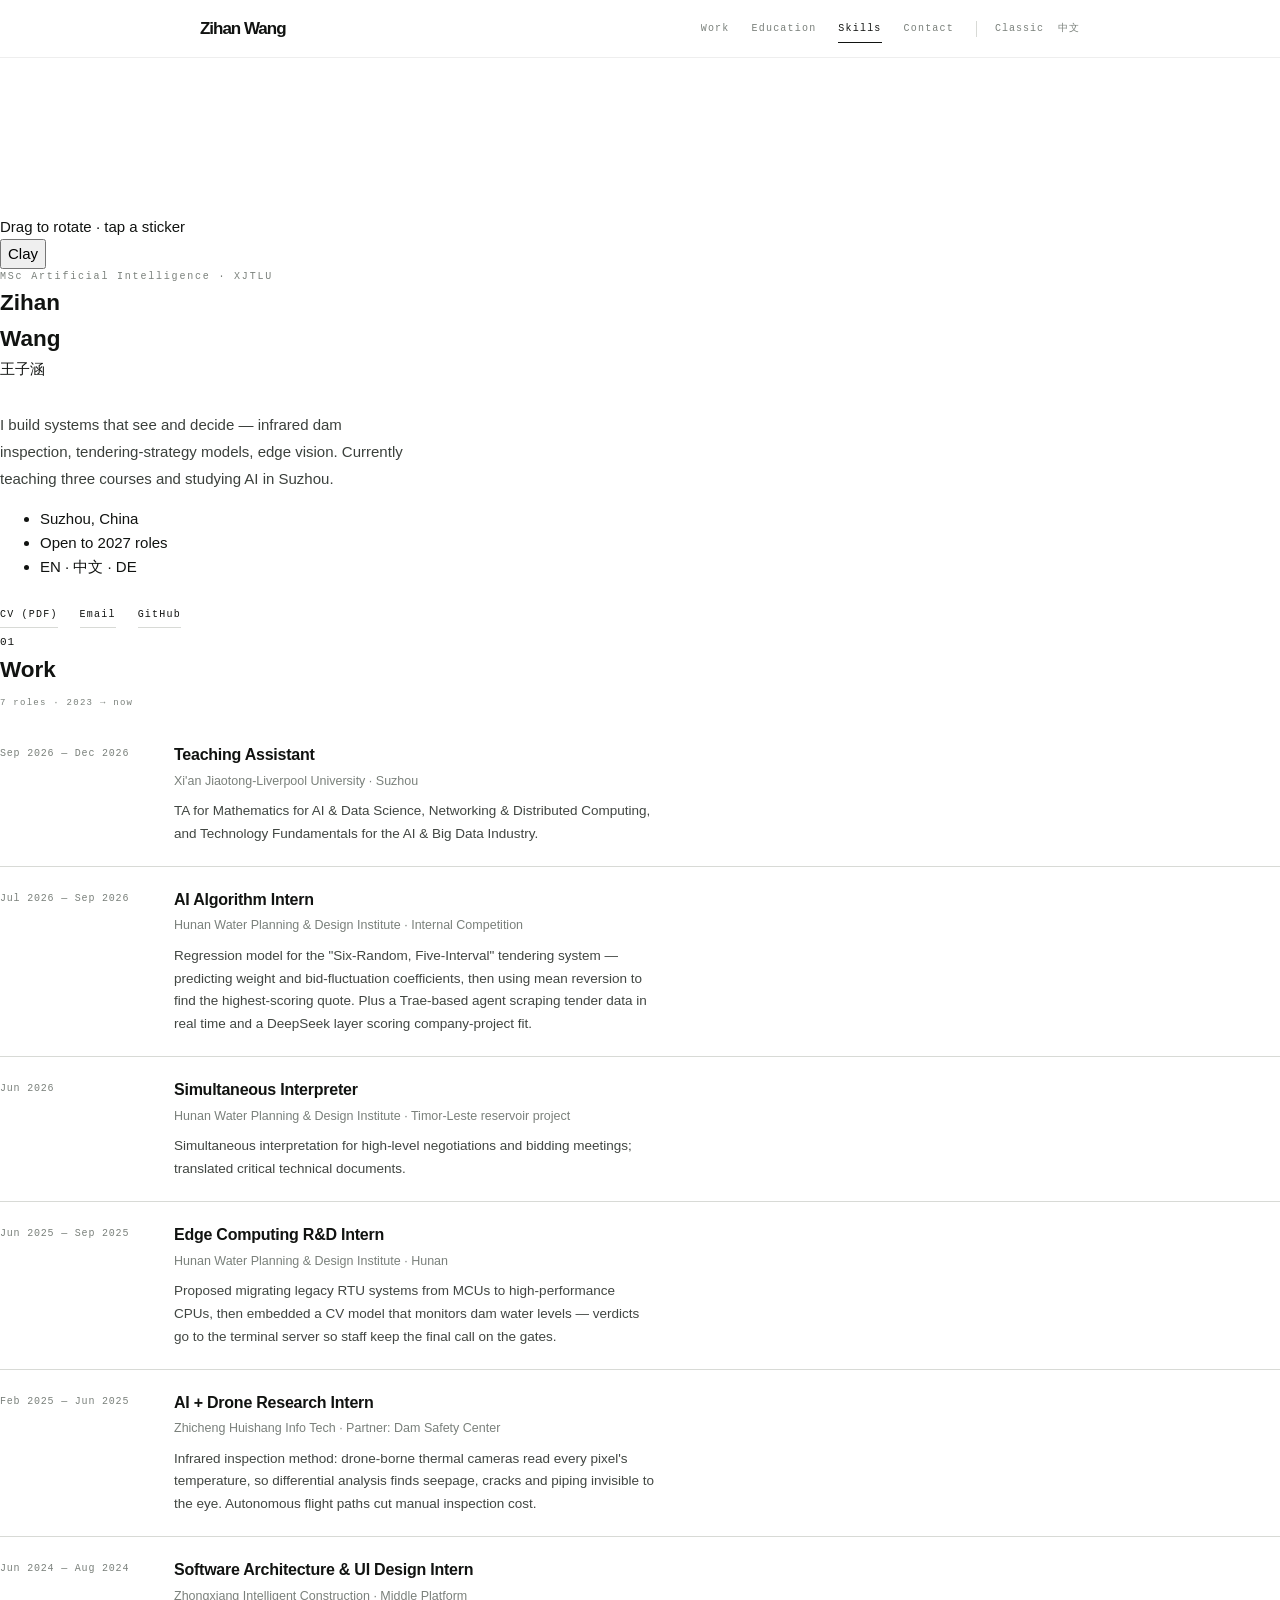
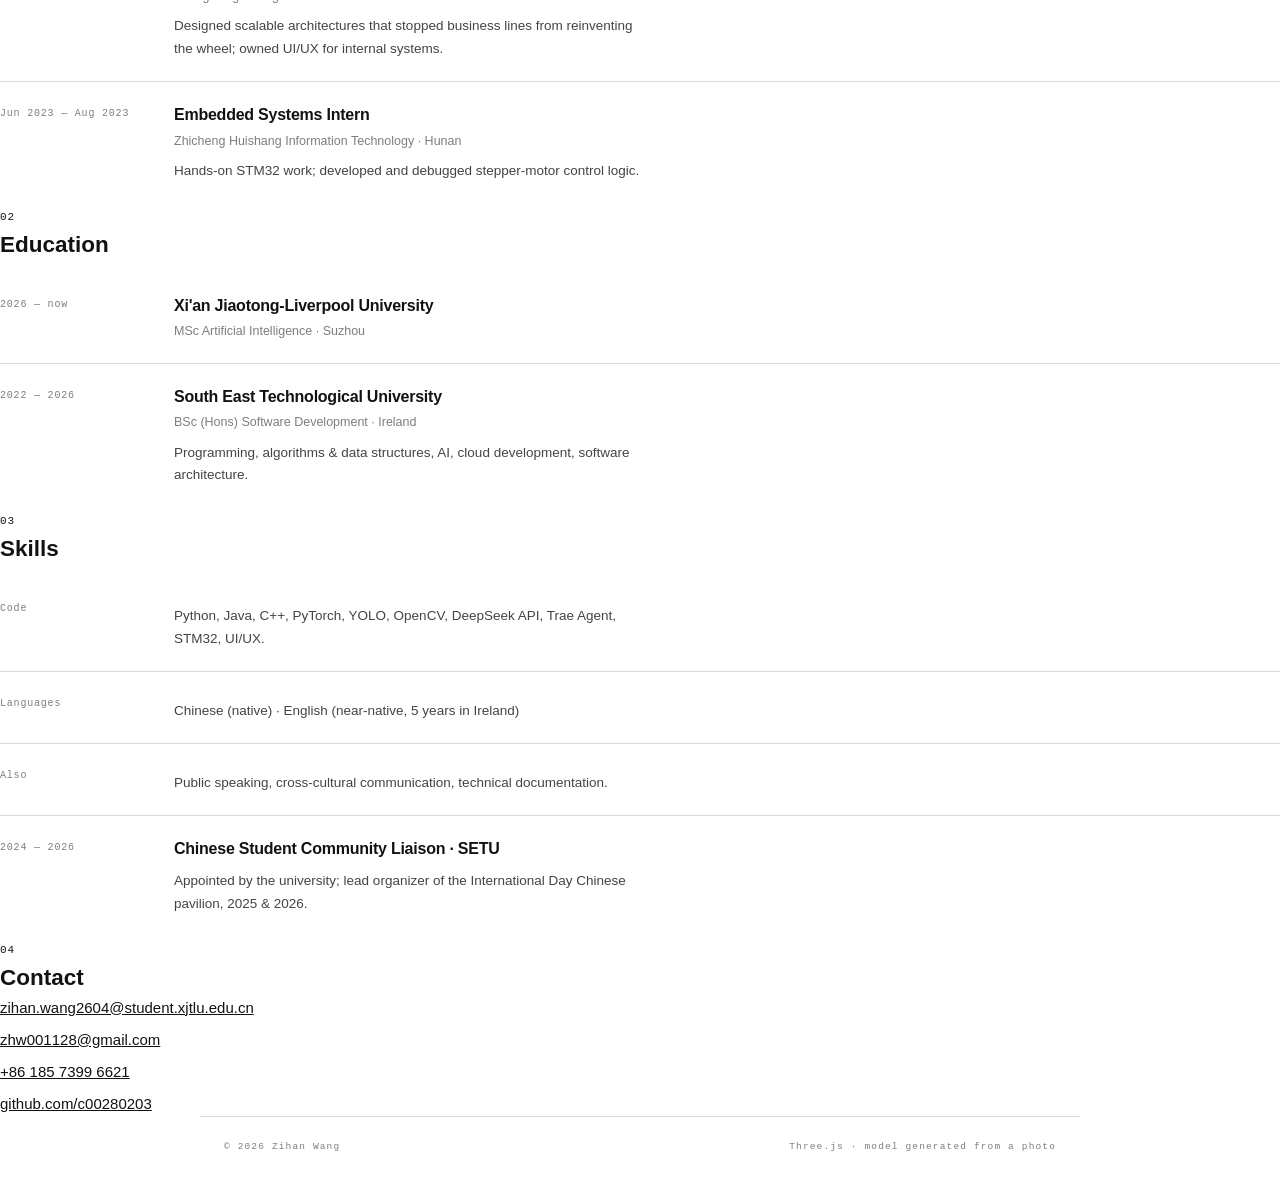
==== commit fc9aab27: "Remove German A2 from site and CV PDF" ====
--- a/3d.html
+++ b/3d.html
@@ -77,7 +77,7 @@
       </ul>
 
       <p class="links">
-        <a href="assets/CV.pdf" target="_blank" rel="noopener"><span class="en">CV (PDF)</span><span class="zh">简历 PDF</span></a>
+        <a href="assets/CV.pdf?v=nogerman20261126" target="_blank" rel="noopener"><span class="en">CV (PDF)</span><span class="zh">简历 PDF</span></a>
         <a href="mailto:zihan.wang2604@student.xjtlu.edu.cn"><span class="en">Email</span><span class="zh">邮箱</span></a>
         <a href="https://github.com/c00280203" target="_blank" rel="noopener">GitHub</a>
       </p>
@@ -201,7 +201,7 @@
       <article class="row">
         <div class="when"><span class="en">Languages</span><span class="zh">语言</span></div>
         <div class="what">
-          <p><span class="en">Chinese (native) · English (near-native, 5 years in Ireland) · German (A2)</span><span class="zh">中文（母语）· 英语（接近母语，在爱尔兰 5 年）· 德语（A2）</span></p>
+          <p><span class="en">Chinese (native) · English (near-native, 5 years in Ireland)</span><span class="zh">中文（母语）· 英语（接近母语，在爱尔兰 5 年）</span></p>
         </div>
       </article>
       <article class="row">
--- a/css/3d.css
+++ b/css/3d.css
@@ -31,6 +31,7 @@
 *,*::before,*::after{ box-sizing:border-box; }
 
 html{ scroll-behavior:smooth; -webkit-text-size-adjust:100%; overflow-x:clip; }
+button, .twin-open{ touch-action:manipulation; -webkit-tap-highlight-color:transparent; }
 section[id],div[id]{ scroll-margin-top:78px; }
 
 body{
@@ -625,6 +626,13 @@
   font-family:var(--mono); font-size:11px; letter-spacing:.18em; font-weight:600;
 }
 .skill-mark{ margin-left:auto; font-size:15px; color:#7FA98D; line-height:1; }
+/* 用内联 SVG 代替 Unicode 箭头/星号，避免 iOS 把它们当 emoji 渲染成蓝绿方块 */
+.ico{ display:block; width:15px; height:15px; fill:none; stroke:currentColor; stroke-width:1.7; stroke-linecap:round; stroke-linejoin:round; }
+.to-arrow .ico{ width:11px; height:11px; }
+.contact-arrow .ico{ width:15px; height:15px; }
+.twin-close, .ta-close{ user-select:none; -webkit-user-select:none; -webkit-touch-callout:none; }
+/* 手机上关闭键必须压在所有舞台标签之上，避免装配完成后被 LIVE 3D 角标挡住。 */
+@media (max-width:760px){ .twin-close, .ta-close{ z-index:9; } }
 .skill-chips{ display:flex; flex-wrap:wrap; gap:8px 18px; }
 .chip{
   display:inline-flex; align-items:center;
@@ -674,6 +682,7 @@
   padding:22px 24px 40px; border-top:1px solid var(--line);
   display:flex; justify-content:space-between; gap:14px; flex-wrap:wrap;
   font-family:var(--mono); font-size:9.5px; letter-spacing:.12em; color:var(--muted);
+  user-select:none; -webkit-user-select:none; -webkit-touch-callout:none;
 }
 
 /* ---------------- 逐段入场 ---------------- */
@@ -903,7 +912,14 @@
   .twin-overlay{ padding:8px; place-items:end center; }
   .twin-card{ width:100%; max-height:94svh; border-radius:20px; }
   .twin-head{ padding:20px 20px 14px; }
-  .twin-close{ top:12px; right:14px; }
+  /* 手机上关闭键不参与任何毛玻璃/高光合成：半透明底 + inset 高光叠加在
+     圆角毛玻璃卡片上会被 iOS 当成透镜采样，出现右上角那团畸变。 */
+  .twin-close{
+    top:12px; right:14px;
+    background:#fff; border:1px solid rgba(17,19,17,.10);
+    box-shadow:none; backdrop-filter:none; -webkit-backdrop-filter:none;
+    isolation:isolate;
+  }
   .twin-main{ grid-template-columns:1fr; gap:22px; padding:16px 20px 26px; }
   .twin-hint{ font-size:7.5px; }
 }
@@ -1073,7 +1089,13 @@
   .ta-overlay{ padding:8px; place-items:end center; }
   .ta-card{ width:100%; max-height:94svh; border-radius:20px; }
   .ta-head{ padding:20px 20px 14px; }
-  .ta-close{ top:12px; right:14px; }
+  /* 同上：实体白底、实边、无内阴影/滤镜，避免右上角圆角采样畸变。 */
+  .ta-close{
+    top:12px; right:14px;
+    background:#fff; border:1px solid rgba(17,19,17,.10);
+    box-shadow:none; backdrop-filter:none; -webkit-backdrop-filter:none;
+    isolation:isolate;
+  }
   .ta-body{ padding:16px 20px 22px; gap:16px; }
   .ta-list{ margin-bottom:12px; }
   .ta-list button{ padding:7px 9px; font-size:11px; }
@@ -1210,6 +1232,11 @@
 @media (max-width:760px){
   .oec-stage{ aspect-ratio:1/1; }
   .oec-label{ font-size:9px; padding:3px 7px; }
+  .oec-card .ta-close{
+    background:#18263a; border-color:rgba(255,255,255,.28);
+    box-shadow:none; backdrop-filter:none; -webkit-backdrop-filter:none;
+    isolation:isolate;
+  }
 }
 @media (prefers-reduced-motion:reduce){ .oec-spin{ animation:none; } }
 
@@ -1268,6 +1295,15 @@
   .rtu-stage{ aspect-ratio:1/1; }
   .rtu-cue{ font-size:8px; }
   .rtu-brief{ font-size:11px; line-height:1.75; }
+}
+/* 手机上装配完成：标题和说明退场，整张卡就是这一块 PCB。 */
+@media (max-width:760px){
+  .rtu-card.fullview{ width:min(520px,100%); }
+  .rtu-card.fullview .ta-head, .rtu-card.fullview .rtu-brief{ display:none; }
+  .rtu-card.fullview .rtu-body{ padding:0; overflow:hidden; gap:0; }
+  .rtu-card.fullview .rtu-stage{ aspect-ratio:1/1; }
+  .rtu-card.fullview .rtu-cue{ bottom:18px; }
+  .rtu-card.fullview .rtu-badge{ left:12px; right:auto; }
 }
 @media (prefers-reduced-motion:reduce){ .rtu-cue{ animation:none; } }
 
@@ -1318,6 +1354,15 @@
 @media (max-width:560px){
   .stepper-stage{ aspect-ratio:1/1; }
   .stepper-stage .rtu-cue{ font-size:8px; }
+}
+/* 手机上装配完成：卡片只剩 3D 舞台，一台完整步进电机占满视野。 */
+@media (max-width:760px){
+  .stepper-card.fullview{ width:min(520px,100%); }
+  .stepper-card.fullview .ta-head, .stepper-card.fullview .rtu-brief{ display:none; }
+  .stepper-card.fullview .stepper-body{ padding:0; overflow:hidden; gap:0; }
+  .stepper-card.fullview .stepper-stage{ aspect-ratio:1/1; }
+  .stepper-card.fullview .rtu-cue{ bottom:18px; }
+  .stepper-card.fullview .rtu-badge{ left:12px; right:auto; }
 }
 
 /* ============================================================
@@ -1751,3 +1796,40 @@
   .ai-twin-status{ left:13px; }
   .ai-twin-note{ padding:0 16px 14px; font-size:10px; }
 }
+
+/* ============================================================
+   手机端最终修复：iOS Safari 的 backdrop-filter 在圆角卡片 + 任何
+   叠加元素处会出现透镜采样/白色光斑。这里不再让卡片自己采样背景，
+   改用不透明度和噪点模拟同一套磨砂质感；关闭键也去掉所有底色与
+   高光，只保留一个干净的 ×。桌面版完全不受影响。
+   ============================================================ */
+@media (max-width:760px){
+  .ta-card, .twin-card, .oec-card, .rtu-card, .stepper-card, .drone-card, #hotspot-card{
+    -webkit-backdrop-filter:none !important;
+    backdrop-filter:none !important;
+    box-shadow:0 18px 48px rgba(17,19,17,.12) !important;
+  }
+  .ta-card:not(.oec-card), .twin-card, .rtu-card, .stepper-card, .drone-card, #hotspot-card{
+    border-color:rgba(255,255,255,.72) !important;
+    background:linear-gradient(155deg,rgba(255,255,255,.90),rgba(255,255,255,.78)), var(--frost) !important;
+  }
+  .oec-card{
+    border-color:rgba(190,215,235,.34) !important;
+    background:linear-gradient(155deg,rgba(24,39,62,.94),rgba(9,17,31,.90)), var(--frost) !important;
+  }
+  .ta-close, .twin-close{
+    width:36px; height:36px;
+    background:transparent !important;
+    border:0 !important;
+    box-shadow:none !important;
+    -webkit-backdrop-filter:none !important;
+    backdrop-filter:none !important;
+    color:#20251f !important;
+    font-size:22px;
+    text-shadow:0 1px 2px rgba(255,255,255,.9);
+  }
+  .oec-card .ta-close{
+    color:#e8eef5 !important;
+    text-shadow:0 1px 2px rgba(0,0,0,.5);
+  }
+}
